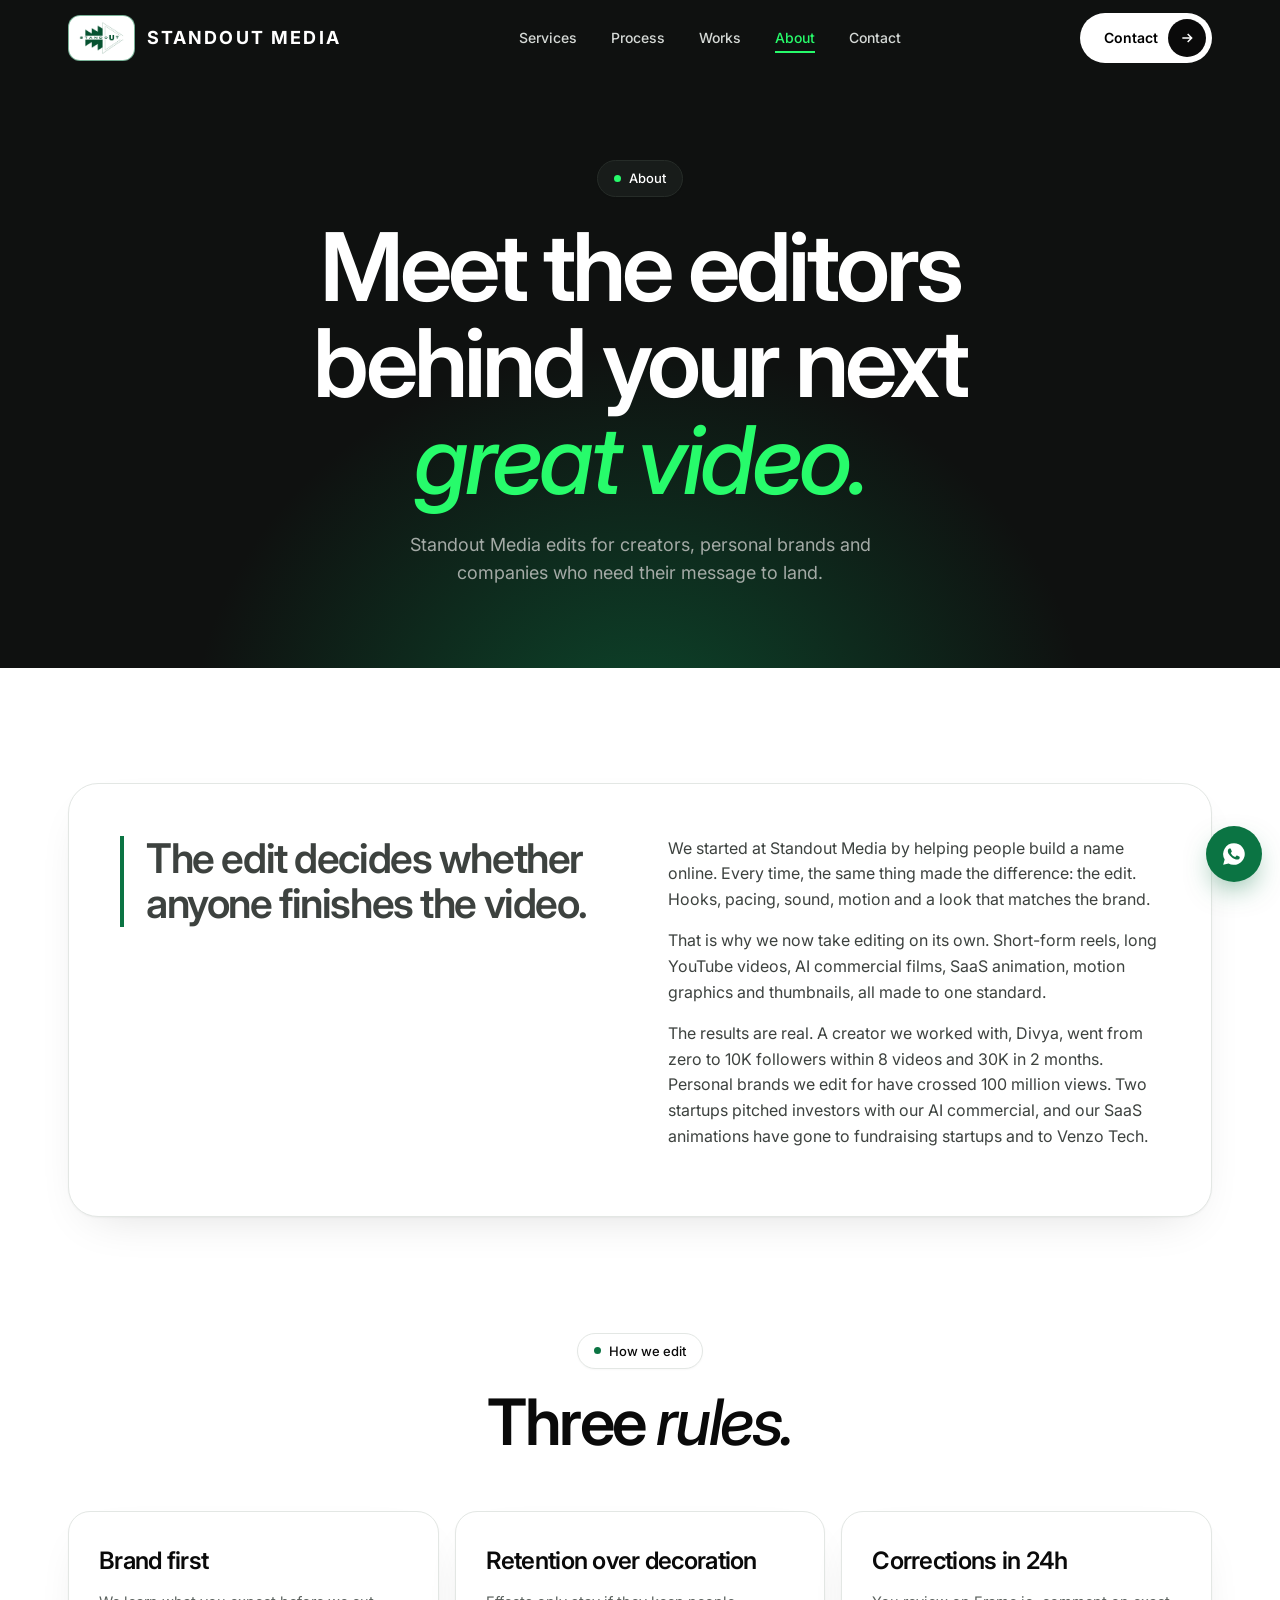
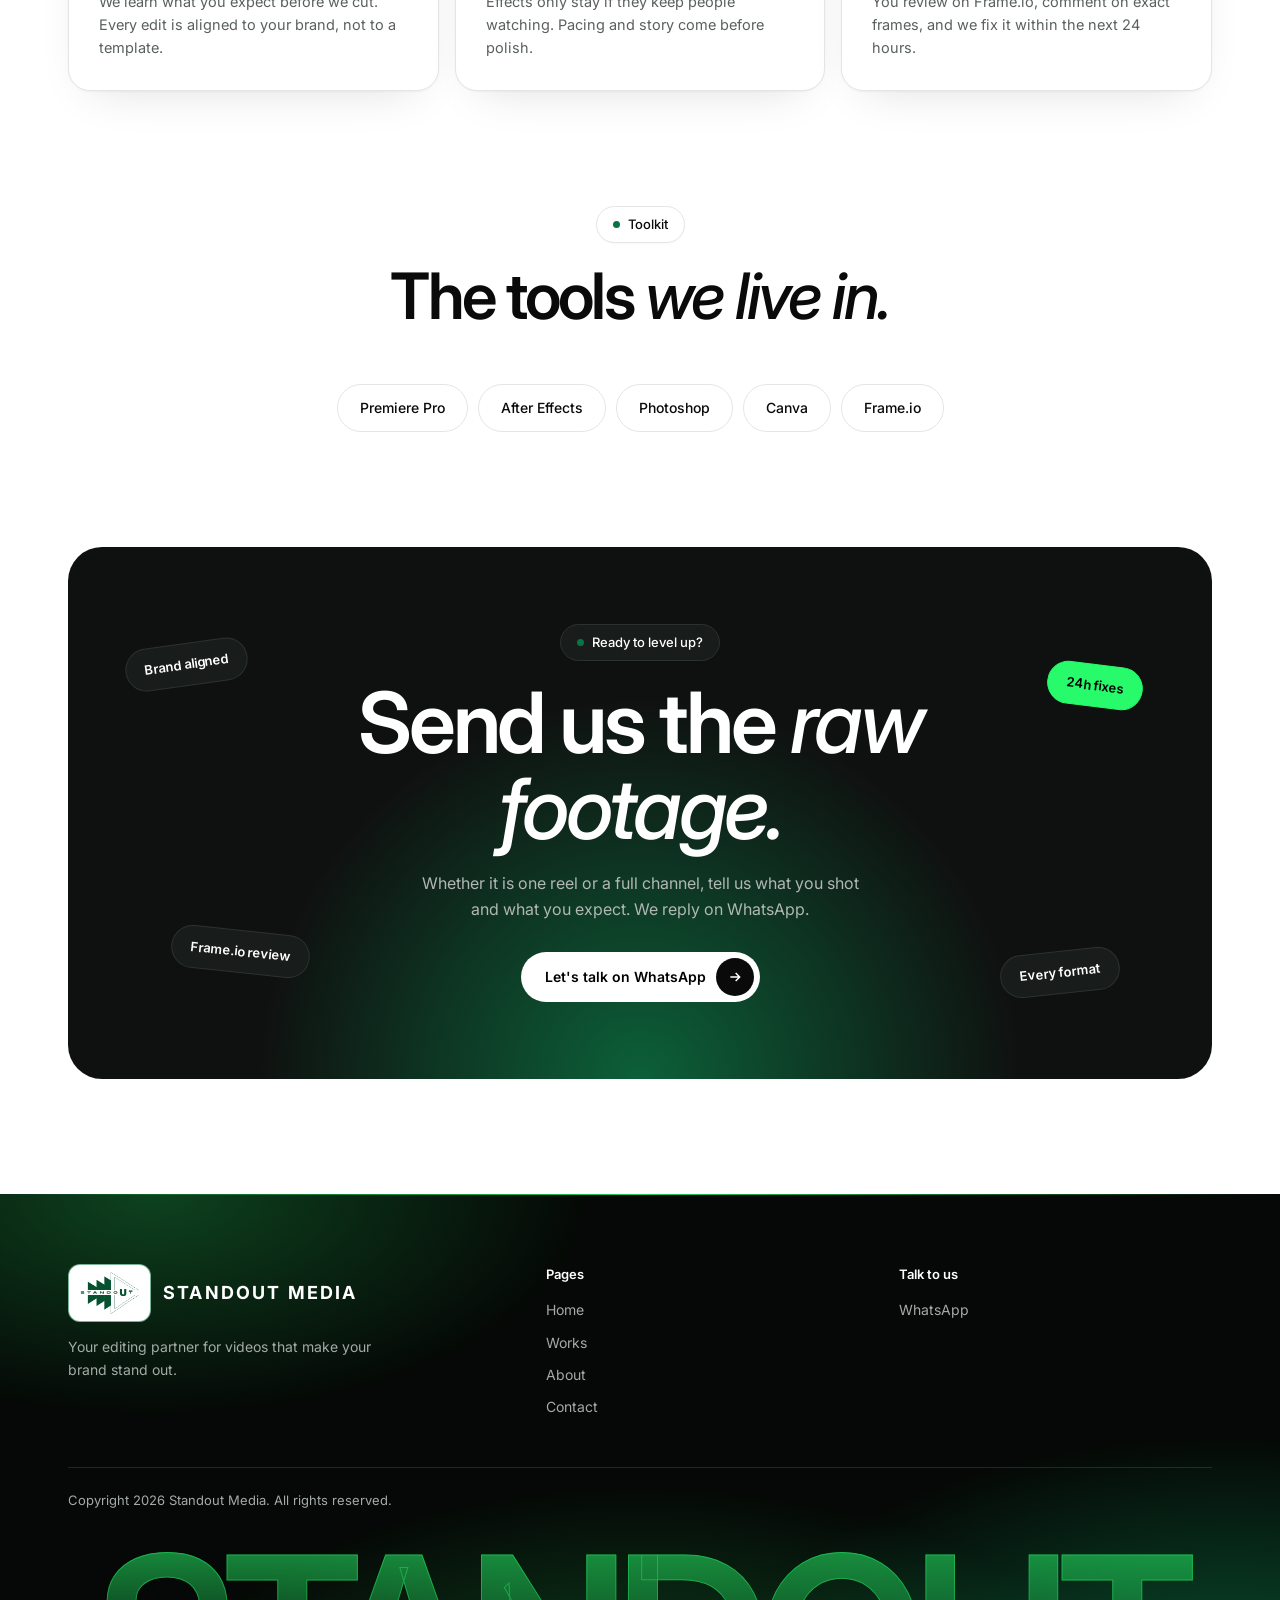
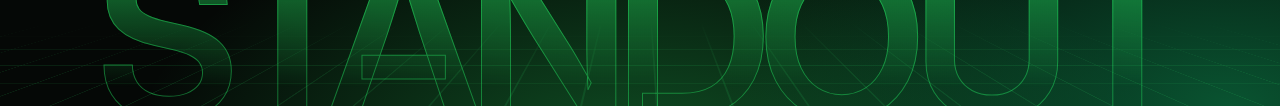
==== about.html @ 5c537390 "About hero headline: Meet the editors behind your next great video Co-Authored-By: Claude Sonnet 5.5" ====
<!DOCTYPE html>
<html lang="en">
<head>
<meta charset="UTF-8" />
<meta name="viewport" content="width=device-width, initial-scale=1.0" />
<title>About | Standout Media Editing</title>
<meta name="description" content="The editing studio behind Standout Media." />
<link rel="icon" type="image/png" href="favicon.png" />
<link rel="apple-touch-icon" href="apple-touch-icon.png" />
<meta name="theme-color" content="#0F1110" />
<meta property="og:type" content="website" />
<meta property="og:site_name" content="Standout Media" />
<meta property="og:title" content="About | Standout Media Editing" />
<meta property="og:description" content="The editing studio behind Standout Media." />
<meta property="og:url" content="https://standout-media-portfolio.vercel.app/about.html" />
<meta property="og:image" content="https://standout-media-portfolio.vercel.app/og-image.jpg" />
<meta property="og:image:width" content="1200" />
<meta property="og:image:height" content="630" />
<meta name="twitter:card" content="summary_large_image" />
<meta name="twitter:image" content="https://standout-media-portfolio.vercel.app/og-image.jpg" />
<link rel="preconnect" href="https://fonts.googleapis.com" />
<link rel="preconnect" href="https://fonts.gstatic.com" crossorigin />
<link href="https://fonts.googleapis.com/css2?family=Inter:wght@300;400;500;600;700&display=swap" rel="stylesheet" />
<link href="https://api.fontshare.com/v2/css?f[]=clash-display@400,500,600,700&display=swap" rel="stylesheet" />
<link rel="stylesheet" href="css/style.css" />
</head>
<body>
<header class="nav">
  <div class="wrap nav-in">
    <a href="index.html" class="nav-logo"><img src="images/logo-green.png?v=2" alt="Standout Media" /><span class="nav-logo-text">Standout Media</span></a>
    <nav class="nav-links">
      <a href="index.html#services">Services</a>
      <a href="index.html#process">Process</a>
      <a href="index.html#works">Works</a>
      <a href="about.html" class="on">About</a>
      <a href="contact.html">Contact</a>
    </nav>
    <a data-wa class="btn nav-btn">Contact <span class="ar"><svg viewBox="0 0 24 24" fill="none" stroke="currentColor" stroke-width="2.2"><path d="M5 12h14M13 6l6 6-6 6"/></svg></span></a>
    <button class="burger" aria-label="Menu"><span></span><span></span></button>
  </div>
</header>
<main>

<section class="ph-hero dk">
  <div class="wrap">
    <span class="pill">About</span>
    <h1 class="display">Meet the editors behind your next <span class="g"><em>great video.</em></span></h1>
    <p>Standout Media edits for creators, personal brands and companies who need their message to land.</p>
  </div>
</section>

<section class="sec">
  <div class="wrap">
    <div class="story rv">
      <p class="quote">The edit decides whether anyone finishes the video.</p>
      <div>
        <p>We started at Standout Media by helping people build a name online. Every time, the same thing made the difference: the edit. Hooks, pacing, sound, motion and a look that matches the brand.</p>
        <p>That is why we now take editing on its own. Short-form reels, long YouTube videos, AI commercial films, SaaS animation, motion graphics and thumbnails, all made to one standard.</p>
        <p>The results are real. A creator we worked with, Divya, went from zero to 10K followers within 8 videos and 30K in 2 months. Personal brands we edit for have crossed 100 million views. Two startups pitched investors with our AI commercial, and our SaaS animations have gone to fundraising startups and to Venzo Tech.</p>
      </div>
    </div>
  </div>
</section>

<section class="sec" style="padding-top:0">
  <div class="wrap">
    <div class="sh rv"><span class="pill">How we edit</span><h2 class="display">Three <em>rules.</em></h2></div>
    <div class="vals">
      <div class="val rv"><h3>Brand first</h3><p>We learn what you expect before we cut. Every edit is aligned to your brand, not to a template.</p></div>
      <div class="val rv"><h3>Retention over decoration</h3><p>Effects only stay if they keep people watching. Pacing and story come before polish.</p></div>
      <div class="val rv"><h3>Corrections in 24h</h3><p>You review on Frame.io, comment on exact frames, and we fix it within the next 24 hours.</p></div>
    </div>
  </div>
</section>

<section class="sec" style="padding-top:0">
  <div class="wrap">
    <div class="sh rv"><span class="pill">Toolkit</span><h2 class="display">The tools <em>we live in.</em></h2></div>
    <div class="tools rv"><span>Premiere Pro</span><span>After Effects</span><span>Photoshop</span><span>Canva</span><span>Frame.io</span></div>
  </div>
</section>

<section class="sec" style="padding-top:0">
  <div class="wrap">
    <div class="cta rv">
      <span class="tilt t1">Brand aligned</span><span class="tilt t2">24h fixes</span><span class="tilt t3">Frame.io review</span><span class="tilt t4">Every format</span>
      <span class="pill">Ready to level up?</span>
      <h2 class="display">Send us the <em>raw footage.</em></h2>
      <p>Whether it is one reel or a full channel, tell us what you shot and what you expect. We reply on WhatsApp.</p>
      <a data-wa class="btn light">Let's talk on WhatsApp <span class="ar"><svg viewBox="0 0 24 24" fill="none" stroke="currentColor" stroke-width="2.2"><path d="M5 12h14M13 6l6 6-6 6"/></svg></span></a>
    </div>
  </div>
</section>
</main>
<footer class="foot dk">
  <div class="wrap">
    <div class="foot-in">
      <div><div class="foot-brand"><img src="images/logo-green.png?v=2" alt="Standout Media" /><span class="nav-logo-text">Standout Media</span></div><p>Your editing partner for videos that make your brand stand out.</p></div>
      <div><h4>Pages</h4><ul><li><a href="index.html">Home</a></li><li><a href="index.html#works">Works</a></li><li><a href="about.html">About</a></li><li><a href="contact.html">Contact</a></li></ul></div>
      <div><h4>Talk to us</h4><ul><li><a data-wa>WhatsApp</a></li></ul></div>
    </div>
    <div class="copy">Copyright 2026 Standout Media. All rights reserved.</div>
  </div>
  <i class="fgrid"></i>
  <div class="foot-mark" aria-hidden="true">STANDOUT</div>
</footer>
<a id="wa" data-wa aria-label="Chat on WhatsApp"><svg viewBox="0 0 24 24"><path d="M12 2a10 10 0 00-8.6 15.1L2 22l5-1.3A10 10 0 1012 2zm5.2 13.9c-.2.6-1.3 1.2-1.8 1.2-.5.1-1 .2-3.3-.7-2.8-1.1-4.5-3.9-4.7-4.1-.1-.2-1.1-1.5-1.1-2.8s.7-2 1-2.3c.2-.3.5-.3.7-.3h.5c.2 0 .4 0 .6.5l.8 2c.1.1.1.3 0 .5l-.3.4-.4.5c-.1.1-.3.3-.1.6.2.3.7 1.2 1.5 1.9 1 .9 1.9 1.2 2.2 1.3.3.1.4.1.6-.1l.8-1c.2-.2.4-.2.6-.1l1.9.9c.3.1.5.2.5.3.1.2.1.8-.1 1.3z"/></svg></a>
<script src="js/main.js"></script>
</body>
</html>
---- css/style.css ----
:root {
  --bg: #FFFFFF;
  --ink: #0A0A0A;
  --muted: #5a615d;
  --line: #e3e7e4;
  --card: #FFFFFF;
  --soft: #F1F4F2;
  --thumb: #EBEEEC;
  --dark: #0F1110;
  --green: #0B7443;
  --accent: #0B7443;
  --electric: #27fb6b;
  --btn-bg: #0A0A0A; --btn-fg: #FFFFFF; --btn-arbg: #FFFFFF; --btn-arfg: #000000;
  --font-display: 'Clash Display', 'Inter', sans-serif;
  --font-body: 'Inter', sans-serif;
  --gut: clamp(18px, 4vw, 48px);
  --shadow: 0 1px 2px rgba(10,10,10,.04), 0 18px 50px -24px rgba(10,10,10,.16);
}
* { box-sizing: border-box; margin: 0; padding: 0; }
html { scroll-behavior: smooth; scroll-padding-top: 90px; }
body { background: var(--bg); color: var(--ink); font-family: var(--font-body); font-size: 16px; line-height: 1.6; -webkit-font-smoothing: antialiased; overflow-x: hidden; }
img { max-width: 100%; display: block; }
a { color: inherit; text-decoration: none; }
button { font: inherit; color: inherit; background: none; border: 0; cursor: pointer; }
::selection { background: var(--electric); color: #000; }

.wrap { max-width: 1240px; margin: 0 auto; padding-left: var(--gut); padding-right: var(--gut); }
.sec { padding: clamp(70px, 9vw, 120px) 0; }
.display { font-family: var(--font-display); font-weight: 600; letter-spacing: -0.04em; line-height: 1.02; }
.display em { font-style: italic; font-weight: 500; }
.g { color: var(--accent); }
.hl { background: linear-gradient(transparent 60%, rgba(39,251,107,.85) 60%, rgba(39,251,107,.85) 92%, transparent 92%); padding: 0 .05em; }

/* section heading */
.sh { text-align: center; max-width: 720px; margin: 0 auto 56px; }
.pill { display: inline-flex; align-items: center; gap: 8px; background: var(--card); border: 1px solid var(--line); border-radius: 999px; padding: 7px 16px; font-size: 13px; font-weight: 500; box-shadow: 0 1px 2px rgba(0,0,0,.03); }
.pill::before { content: ''; width: 7px; height: 7px; border-radius: 50%; background: var(--accent); }
.sh h2 { font-size: clamp(36px, 5.2vw, 64px); margin: 20px 0 16px; }
.sh p { color: var(--muted); max-width: 52ch; margin: 0 auto; }

/* buttons */
.btn { display: inline-flex; align-items: center; gap: 10px; border-radius: 999px; font-weight: 600; font-size: 14px; padding: 6px 6px 6px 24px; background: var(--btn-bg); color: var(--btn-fg); transition: transform .25s, background .25s; }
.btn .ar { width: 38px; height: 38px; border-radius: 50%; background: var(--btn-arbg); color: var(--btn-arfg); display: grid; place-items: center; transition: transform .25s, background .25s; }
.btn .ar svg { width: 16px; height: 16px; }
@media (hover: hover) { .btn:hover { background: var(--green); }
.btn:hover .ar { transform: rotate(-45deg); background: var(--electric); } }
.btn.plain { padding: 14px 26px; background: var(--card); color: var(--ink); border: 1px solid var(--line); }
@media (hover: hover) { .btn.plain:hover { background: var(--ink); color: #fff; } }
.btn.light { background: #fff; color: #000; }
.btn.light .ar { background: var(--ink); color: #fff; }
@media (hover: hover) { .btn.light:hover { background: var(--electric); } }

/* nav */
.nav { position: fixed; top: 0; left: 0; right: 0; z-index: 100; transition: .3s; }
.nav.solid { background: var(--nav); backdrop-filter: blur(14px); box-shadow: 0 1px 0 var(--line); }
.nav-in { display: flex; align-items: center; justify-content: space-between; height: 76px; }
.nav-logo { display: flex; align-items: center; gap: 10px; font-family: var(--font-display); font-weight: 600; letter-spacing: -.02em; font-size: 18px; }
.nav-logo img, .foot img { width: 64px; height: 42px; object-fit: cover; object-view-box: inset(20% 4% 20% 4%); border-radius: 8px; border: 1px solid var(--line); }
.nav-links { display: flex; gap: 34px; }
.nav-links a { font-size: 14px; font-weight: 500; color: #3b403d; position: relative; }
.nav-links a:hover, .nav-links a.on { color: var(--accent); }
.burger { display: none; width: 40px; height: 40px; }
.burger span { display: block; width: 22px; height: 1.5px; background: var(--ink); margin: 6px auto; }
@media (max-width: 900px) {
  .burger { display: block; }
  .nav-btn { display: none; }
  .nav-links { position: fixed; inset: 76px 0 auto 0; flex-direction: column; gap: 0; background: var(--bg); border-bottom: 1px solid var(--line); padding: 4px var(--gut) 20px; transform: translateY(-130%); transition: transform .35s; }
  .nav-links.open { transform: none; }
  .nav-links a { padding: 16px 0; border-bottom: 1px solid var(--line); font-size: 16px; }
}

/* hero */
.hero { padding: 150px 0 40px; text-align: center; position: relative; overflow: hidden; }
.hero::before { content: ''; position: absolute; left: 50%; top: -240px; width: 900px; height: 700px; transform: translateX(-50%); background: radial-gradient(closest-side, rgba(39,251,107,.16), transparent); pointer-events: none; }
.hero h1 { font-size: clamp(52px, 8.6vw, 112px); margin: 24px auto 24px; max-width: 12ch; position: relative; }
.hero .sub { color: var(--muted); font-size: 18px; max-width: 46ch; margin: 0 auto 32px; position: relative; }
.hero .note { font-size: 13px; color: var(--muted); margin-top: 14px; }
.chips { overflow: hidden; margin: 56px 0 56px; mask: linear-gradient(90deg, transparent, #000 10%, #000 90%, transparent); -webkit-mask: linear-gradient(90deg, transparent, #000 10%, #000 90%, transparent); }
.chips-in { display: flex; gap: 12px; width: max-content; animation: slide 40s linear infinite; }
.chips span { display: inline-flex; gap: 8px; align-items: center; background: var(--card); border: 1px solid var(--line); border-radius: 999px; padding: 10px 20px; font-size: 14px; font-weight: 500; white-space: nowrap; }
.chips span::before { content: '\2726'; color: var(--green); }
@keyframes slide { to { transform: translateX(-50%); } }

/* showreel */
.reel { position: relative; max-width: 1120px; margin: 0 auto; }
.player { border-radius: 26px; overflow: hidden; background: var(--dark); box-shadow: var(--shadow); border: 1px solid var(--line); }
.p-bar { background: var(--card); color: var(--ink); display: flex; align-items: center; gap: 10px; padding: 14px 20px; font-size: 13px; font-weight: 600; text-align: left; border-bottom: 1px solid var(--line); }
.p-bar i { width: 22px; height: 16px; background: var(--green); border-radius: 5px; position: relative; }
.p-bar i::after { content: ''; position: absolute; left: 9px; top: 4px; border: 4px solid transparent; border-left: 7px solid #fff; }
.p-bar span { color: var(--muted); font-weight: 500; margin-left: auto; font-size: 12px; }
.p-body { aspect-ratio: 16/8.4; position: relative; display: grid; place-items: center; cursor: pointer; overflow: hidden;
  background: radial-gradient(circle at 50% 40%, rgba(11,116,67,.7), transparent 60%), repeating-linear-gradient(135deg, rgba(255,255,255,.03) 0 14px, transparent 14px 28px), #0c0f0e; }
.p-body img { position: absolute; inset: 0; width: 100%; height: 100%; object-fit: cover; }
.play { width: 76px; height: 76px; border-radius: 50%; background: var(--electric); color: #000; display: grid; place-items: center; transition: transform .3s; position: relative; z-index: 2; }
.play svg { width: 26px; height: 26px; margin-left: 3px; }
.p-body:hover .play { transform: scale(1.1); }
.p-body .tag { position: absolute; left: 20px; bottom: 16px; font-size: 12px; color: #9aa39e; z-index: 2; }
.fl { position: absolute; width: 66px; height: 66px; border-radius: 20px; background: var(--card); color: var(--ink); border: 1px solid var(--line); box-shadow: var(--shadow); display: grid; place-items: center; font-family: var(--font-display); font-weight: 600; font-size: 22px; z-index: 5; animation: float 6s ease-in-out infinite; }
.fl.a { top: -26px; left: 14%; color: #5b3bd6; } .fl.b { top: 30%; right: -22px; color: #3948d8; animation-delay: -2s; } .fl.c { bottom: 14%; left: -22px; color: #1d8fd1; animation-delay: -4s; } .fl.d { top: -20px; right: 16%; color: var(--green); font-size: 13px; animation-delay: -1s; }
@keyframes float { 50% { transform: translateY(-12px) rotate(4deg); } }
@media (max-width: 700px) { .fl { width: 44px; height: 44px; font-size: 15px; border-radius: 13px; } .fl.b { right: -6px; } .fl.c { left: -6px; } .fl.d { font-size: 10px; } .play { width: 56px; height: 56px; } }

/* about */
.about { text-align: center; }
.about h2 { font-size: clamp(30px, 4.6vw, 58px); max-width: 20ch; margin: 22px auto 40px; }
.stat-pill { display: inline-flex; background: var(--card); border: 1px solid var(--line); border-radius: 22px; box-shadow: var(--shadow); }
.stat-pill div { padding: 22px 44px; border-right: 1px solid var(--line); }
.stat-pill div:last-child { border-right: 0; }
.stat-pill b { display: block; font-family: var(--font-display); font-size: 38px; font-weight: 600; letter-spacing: -.04em; line-height: 1.1; }
.stat-pill span { font-size: 13px; color: var(--muted); }
@media (max-width: 640px) { .stat-pill { display: grid; width: 100%; } .stat-pill div { border-right: 0; border-bottom: 1px solid var(--line); padding: 18px; } .stat-pill div:last-child { border-bottom: 0; } }

/* bento services */
.bento { display: grid; grid-template-columns: repeat(12, 1fr); gap: 16px; }
.bc { background: var(--dark); color: #fff; border-radius: 22px; padding: 30px; display: flex; flex-direction: column; justify-content: space-between; gap: 40px; min-height: 230px; position: relative; overflow: hidden; }
.bc::after { content: ''; position: absolute; right: -60px; top: -60px; width: 180px; height: 180px; background: radial-gradient(closest-side, rgba(39,251,107,.22), transparent); }
.bc h3 { font-family: var(--font-display); font-size: 26px; font-weight: 600; letter-spacing: -.03em; margin-bottom: 10px; }
.bc p { color: #a4aaa6; font-size: 14.5px; max-width: 44ch; }
.bc .tags { display: flex; gap: 8px; flex-wrap: wrap; }
.bc .tags span { font-size: 12px; padding: 7px 13px; border: 1px solid #2c322e; border-radius: 999px; color: #d8dcd9; background: #151917; }
.s7 { grid-column: span 7; } .s5 { grid-column: span 5; } .s6 { grid-column: span 6; } .s4 { grid-column: span 4; }
@media (max-width: 900px) { .s7, .s5, .s6, .s4 { grid-column: span 12; } .bc { min-height: 0; } }

/* process */
.proc { display: grid; grid-template-columns: 1fr 1fr; gap: 16px; }
.pc { background: var(--card); border: 1px solid var(--line); border-radius: 24px; padding: 14px 14px 28px; box-shadow: var(--shadow); }
.art { height: 190px; border-radius: 16px; background: var(--soft); position: relative; display: grid; place-items: center; overflow: hidden; margin-bottom: 22px; }
.pc .no { font-family: ui-monospace, Menlo, monospace; font-size: 12px; color: var(--accent); padding: 0 16px; }
.pc h3 { font-family: var(--font-display); font-size: 24px; font-weight: 600; letter-spacing: -.03em; padding: 4px 16px 8px; }
.pc p { color: var(--muted); font-size: 14.5px; padding: 0 16px; max-width: 46ch; }
.mini { background: var(--card); color: var(--ink); border: 1px solid var(--line); border-radius: 12px; padding: 10px 14px; font-size: 13px; font-weight: 500; box-shadow: 0 6px 20px -10px rgba(0,0,0,.2); }
.mini.dk { background: var(--dark); color: #fff; border-color: var(--dark); }
.mini.gr { background: var(--green); color: #fff; border-color: var(--green); }
.art .row { display: flex; gap: 12px; align-items: center; flex-wrap: wrap; justify-content: center; }
.art .stack { display: grid; gap: 12px; justify-items: center; }
@media (max-width: 760px) { .proc { grid-template-columns: 1fr; } }

/* works */
.wblock { margin-top: 28px; background: var(--card); border: 1px solid var(--line); border-radius: 30px; padding: clamp(22px, 3.4vw, 44px); box-shadow: var(--shadow); }
.wblock.dark { background: var(--dark); color: #fff; border-color: #1f2421; }
.wb-head { display: flex; justify-content: space-between; align-items: flex-end; gap: 28px; flex-wrap: wrap; margin-bottom: 34px; }
.wb-head h3 { font-size: clamp(28px, 3.6vw, 46px); margin-top: 16px; max-width: 16ch; }
.wb-head p { color: var(--muted); max-width: 42ch; font-size: 15px; }
.wblock.dark .wb-head p { color: #a4aaa6; }
.wblock.dark .pill { background: #151917; border-color: #2c322e; color: #fff; }
.wb-body { display: grid; grid-template-columns: repeat(12, 1fr); gap: 16px; align-items: start; }
.stat { grid-column: span 3; background: var(--dark); color: #fff; border-radius: 20px; padding: 28px; align-self: stretch; display: flex; flex-direction: column; justify-content: flex-end; min-height: 220px; position: relative; overflow: hidden; }
.stat::after { content: ''; position: absolute; right: -50px; top: -50px; width: 160px; height: 160px; background: radial-gradient(closest-side, rgba(39,251,107,.35), transparent); }
.stat b { font-family: var(--font-display); font-size: clamp(48px, 5.4vw, 76px); font-weight: 600; letter-spacing: -.05em; line-height: 1; color: var(--electric); }
.stat span { font-size: 14px; color: #c3c8c4; margin-top: 10px; max-width: 22ch; }
.stat.lt { background: var(--soft); color: var(--ink); } .stat.lt b { color: var(--accent); } .stat.lt span { color: var(--muted); } .stat.lt span { color: var(--muted); }
.wblock.dark .stat { background: #181c1a; border: 1px solid #262c28; }

.card { cursor: pointer; grid-column: span 3; min-width: 0; }
.card.s6 { grid-column: span 6; } .card.s4 { grid-column: span 4; } .card.s12 { grid-column: span 12; }
.thumb { position: relative; border-radius: 18px; overflow: hidden; aspect-ratio: 9/16; border: 1px solid var(--line);
  background: repeating-linear-gradient(135deg, rgba(10,10,10,.04) 0 10px, transparent 10px 20px), var(--thumb); transition: transform .4s, box-shadow .4s; }
.card.h .thumb { aspect-ratio: 16/9; }
.card.s12 .thumb { aspect-ratio: 21/9; }
.wblock.dark .thumb { background: repeating-linear-gradient(135deg, rgba(255,255,255,.04) 0 10px, transparent 10px 20px), #181c1a; border-color: #262c28; }
.thumb img { width: 100%; height: 100%; object-fit: cover; }
.card:hover .thumb { transform: translateY(-4px); box-shadow: 0 24px 50px -24px rgba(0,0,0,.35); }
.thumb .play { position: absolute; left: 50%; top: 50%; transform: translate(-50%, -50%); width: 58px; height: 58px; }
.card:hover .play { transform: translate(-50%, -50%) scale(1.1); }
.thumb .ph { position: absolute; left: 12px; top: 12px; font-size: 11px; font-weight: 500; color: var(--muted); background: var(--card); color: var(--ink); border: 1px dashed var(--muted); padding: 4px 9px; border-radius: 999px; }
.wblock.dark .thumb .ph { background: rgba(0,0,0,.4); color: #9aa39e; border-color: #3a413d; }
.cmeta { display: flex; justify-content: space-between; gap: 12px; align-items: baseline; padding: 14px 4px 0; }
.cmeta b { font-weight: 600; font-size: 15px; }
.cmeta span { color: var(--accent); font-size: 12.5px; font-weight: 500; white-space: nowrap; }
.wblock.dark .cmeta span { color: var(--electric); }
@media (max-width: 1000px) { .card { grid-column: span 6; } .stat { grid-column: span 6; } .card.s4 { grid-column: span 6; } }
@media (max-width: 640px) { .wb-body { gap: 12px; } .card.h, .card.s6, .card.s4, .card.s12 { grid-column: span 12; } .card.s12 .thumb { aspect-ratio: 16/9; } .cmeta { flex-direction: column; gap: 0; } .stat { grid-column: span 12; min-height: 150px; } }

/* modal */
.modal { position: fixed; inset: 0; z-index: 200; background: rgba(10,10,10,.88); display: none; place-items: center; padding: 20px; }
.modal.on { display: grid; }
.modal-box { position: relative; width: min(960px, 100%); }
.modal-box.v { width: min(380px, 100%); }
.modal-ratio { aspect-ratio: 16/9; background: #000; border-radius: 14px; overflow: hidden; }
.modal-box.v .modal-ratio { aspect-ratio: 9/16; max-height: 82vh; }
.modal iframe { width: 100%; height: 100%; border: 0; }
.modal-x { position: absolute; right: 0; top: -40px; color: #fff; font-size: 13px; font-weight: 600; }
.modal-cap { margin-top: 12px; color: #c3c8c4; font-size: 14px; }

/* before after */
.ba-card { background: var(--card); border: 1px solid var(--line); border-radius: 30px; padding: clamp(20px, 3vw, 40px); box-shadow: var(--shadow); display: grid; grid-template-columns: .8fr 1.2fr; gap: 44px; align-items: center; }
.ba-card h2 { font-size: clamp(32px, 4.4vw, 54px); margin: 18px 0 14px; }
.ba-card p { color: var(--muted); max-width: 38ch; }
.ba { position: relative; aspect-ratio: 16/9; border-radius: 18px; overflow: hidden; user-select: none; border: 1px solid var(--line); }
.ba .layer { position: absolute; inset: 0; display: grid; place-items: center; font-size: 13px; font-weight: 500; }
.ba .raw { background: repeating-linear-gradient(135deg, rgba(10,10,10,.05) 0 14px, transparent 14px 28px), var(--thumb); color: var(--muted); }
.ba .edit { background: radial-gradient(circle at 50% 45%, rgba(39,251,107,.4), transparent 60%), #0e1311; color: var(--electric); clip-path: inset(0 0 0 var(--p, 50%)); }
.ba img, .ba video { position: absolute; inset: 0; width: 100%; height: 100%; object-fit: cover; }
.ba .tg { position: absolute; top: 14px; font-size: 11px; font-weight: 600; padding: 5px 11px; border-radius: 999px; background: var(--card); color: var(--ink); z-index: 2; }
.ba .tg.l { left: 14px; } .ba .tg.r { right: 14px; background: var(--electric); }
.ba .knob { position: absolute; top: 0; bottom: 0; left: var(--p, 50%); width: 2px; background: var(--electric); z-index: 3; pointer-events: none; }
.ba .knob::after { content: '\2194'; position: absolute; top: 50%; left: 50%; transform: translate(-50%, -50%); width: 42px; height: 42px; border-radius: 50%; background: var(--electric); color: #000; display: grid; place-items: center; font-weight: 700; }
.ba input { position: absolute; inset: 0; width: 100%; height: 100%; opacity: 0; cursor: ew-resize; z-index: 4; }
@media (max-width: 900px) { .ba-card { grid-template-columns: 1fr; gap: 28px; } }

/* faq */
.faq { max-width: 820px; margin: 0 auto; display: grid; gap: 12px; }
.faq details { background: var(--card); border: 1px solid var(--line); border-radius: 18px; padding: 0 24px; box-shadow: 0 1px 2px rgba(0,0,0,.03); }
.faq summary { list-style: none; cursor: pointer; padding: 22px 0; font-weight: 600; display: flex; justify-content: space-between; align-items: center; gap: 16px; }
.faq summary::-webkit-details-marker { display: none; }
.faq summary::after { content: '+'; width: 32px; height: 32px; border-radius: 50%; background: var(--soft); display: grid; place-items: center; font-size: 20px; font-weight: 400; flex: none; transition: .3s; }
.faq details[open] summary::after { content: '\2212'; background: var(--electric); }
.faq details p { color: var(--muted); padding: 0 0 22px; max-width: 62ch; }

/* cta */
.cta { background: var(--dark); color: #fff; border-radius: 34px; padding: clamp(40px, 6vw, 84px) clamp(24px, 5vw, 70px); position: relative; overflow: hidden; text-align: center; }
.cta::before { content: ''; position: absolute; left: 50%; bottom: -380px; width: 760px; height: 760px; transform: translateX(-50%); background: radial-gradient(closest-side, rgba(11,116,67,.8), transparent); }
.cta h2 { font-size: clamp(40px, 6.6vw, 88px); position: relative; max-width: 11ch; margin: 18px auto 20px; }
.cta p { color: #b1b7b3; max-width: 44ch; margin: 0 auto 30px; position: relative; }
.cta .btn { position: relative; }
.cta .pill { background: #181c1a; border-color: #2c322e; color: #fff; position: relative; }
.cta .tilt { position: absolute; padding: 10px 18px; border-radius: 999px; font-size: 13px; font-weight: 600; background: #181c1a; border: 1px solid #2c322e; z-index: 1; }
.cta .t1 { left: 5%; top: 18%; transform: rotate(-8deg); } .cta .t2 { right: 6%; top: 22%; transform: rotate(7deg); background: var(--electric); color: #000; border-color: var(--electric); }
.cta .t3 { left: 9%; bottom: 20%; transform: rotate(6deg); } .cta .t4 { right: 8%; bottom: 16%; transform: rotate(-6deg); }
@media (max-width: 900px) { .cta .tilt { display: none; } }

/* footer */
.foot { padding: 70px 0 40px; }
.foot-in { display: grid; grid-template-columns: 1.4fr 1fr 1fr; gap: 40px; }
.foot p { color: var(--muted); font-size: 14px; max-width: 34ch; margin-top: 14px; }
.foot h4 { font-size: 13px; font-weight: 600; margin-bottom: 14px; }
.foot ul { list-style: none; display: grid; gap: 10px; font-size: 14px; color: var(--muted); }
.foot ul a:hover { color: var(--green); }
.copy { margin-top: 48px; padding-top: 22px; border-top: 1px solid var(--line); font-size: 13px; color: var(--muted); }
@media (max-width: 700px) { .foot-in { grid-template-columns: 1fr 1fr; } .foot-in > div:first-child { grid-column: span 2; } }

#wa { position: fixed; right: 18px; bottom: 18px; z-index: 85; width: 56px; height: 56px; border-radius: 50%; background: var(--green); display: grid; place-items: center; box-shadow: 0 12px 30px -10px rgba(11,116,67,.7); transition: .25s; }
#wa:hover { background: var(--electric); }
#wa svg { width: 26px; height: 26px; fill: #fff; } #wa:hover svg { fill: #000; }

/* inner pages */
.ph-hero { padding: 160px 0 50px; text-align: center; }
.ph-hero h1 { font-size: clamp(44px, 7.4vw, 96px); max-width: 14ch; margin: 22px auto 22px; }
.ph-hero p { color: var(--muted); font-size: 18px; max-width: 50ch; margin: 0 auto; }
.story { display: grid; grid-template-columns: 1fr 1fr; gap: 56px; align-items: start; background: var(--card); border: 1px solid var(--line); border-radius: 30px; padding: clamp(24px, 4vw, 56px); box-shadow: var(--shadow); }
.story p { color: #3d423f; margin-bottom: 16px; }
.quote { border-left: 4px solid var(--accent); padding-left: 22px; font-family: var(--font-display); font-size: clamp(26px, 3.2vw, 42px); letter-spacing: -.035em; line-height: 1.12; font-weight: 600; }
.vals { display: grid; grid-template-columns: repeat(3, 1fr); gap: 16px; }
.val { background: var(--card); border: 1px solid var(--line); border-radius: 22px; padding: 30px; box-shadow: var(--shadow); }
.val h3 { font-family: var(--font-display); font-size: 24px; font-weight: 600; letter-spacing: -.03em; margin-bottom: 10px; }
.val p { color: var(--muted); font-size: 14.5px; }
.tools { display: flex; gap: 10px; flex-wrap: wrap; justify-content: center; }
.tools span { background: var(--card); border: 1px solid var(--line); border-radius: 999px; padding: 12px 22px; font-weight: 500; font-size: 14px; }
.cgrid { display: grid; grid-template-columns: .9fr 1.1fr; gap: 16px; align-items: start; }
.wa-big { background: var(--dark); color: #fff; border-radius: 28px; padding: clamp(28px, 4vw, 48px); position: relative; overflow: hidden; }
.wa-big::after { content: ''; position: absolute; right: -80px; bottom: -80px; width: 280px; height: 280px; background: radial-gradient(closest-side, rgba(39,251,107,.4), transparent); }
.wa-big h2 { font-size: clamp(32px, 4vw, 52px); margin-bottom: 12px; }
.wa-big p { color: #b1b7b3; margin-bottom: 26px; max-width: 34ch; }
.wa-num { margin-top: 20px; font-family: ui-monospace, Menlo, monospace; font-size: 14px; color: var(--electric); }
.how { margin-top: 16px; background: var(--card); border: 1px solid var(--line); border-radius: 22px; padding: 26px; display: grid; gap: 16px; box-shadow: var(--shadow); }
.how div { display: flex; gap: 14px; font-size: 14.5px; color: #3d423f; }
.how b { font-family: ui-monospace, Menlo, monospace; color: var(--accent); font-weight: 600; }
form.f { display: grid; gap: 14px; background: var(--card); border: 1px solid var(--line); border-radius: 28px; padding: clamp(22px, 3.4vw, 40px); box-shadow: var(--shadow); }
.f label { font-size: 13px; font-weight: 600; display: grid; gap: 8px; }
.f input, .f select, .f textarea { background: var(--soft); border: 1px solid transparent; border-radius: 12px; padding: 14px 16px; font: inherit; font-weight: 400; font-size: 15px; outline: 0; color: var(--ink); }
.f input:focus, .f select:focus, .f textarea:focus { border-color: var(--green); background: #fff; }
.f textarea { min-height: 110px; resize: vertical; }
.f .two { display: grid; grid-template-columns: 1fr 1fr; gap: 14px; }
.f .note { font-size: 12.5px; color: var(--muted); }
.f .btn { justify-content: center; padding: 16px 28px; }
@media (max-width: 900px) { .story, .cgrid, .vals { grid-template-columns: 1fr; gap: 20px; } .f .two { grid-template-columns: 1fr; } }

.rv { opacity: 0; transform: translateY(24px); transition: opacity .8s, transform .8s cubic-bezier(.2,.7,.2,1); }
.rv.in { opacity: 1; transform: none; }
@media (prefers-reduced-motion: reduce) { .rv { opacity: 1; transform: none; } .fl, .chips-in { animation: none; } html { scroll-behavior: auto; } }

.hstats { display: flex; gap: 8px; flex-wrap: wrap; margin-top: 16px; }
.pill.hs::before { display: none; }
.pill.hs b { font-family: var(--font-display); font-size: 18px; font-weight: 600; margin-right: 4px; color: var(--accent); }
.wblock.dark .pill.hs b { color: var(--electric); }


/* ---------- bands and section tones ---------- */
body { transition: background .3s, color .3s; }
.band { background: var(--band); }
.wblock.tint { background: var(--band); border-color: transparent; box-shadow: none; }
.wblock.tint .thumb { background: repeating-linear-gradient(135deg, rgba(10,10,10,.04) 0 10px, transparent 10px 20px), var(--card); }
.wblock.green { background: var(--green); color: #fff; border-color: transparent; }
.wblock.green .wb-head p { color: #d4f2e2; }
.wblock.green .pill { background: rgba(0,0,0,.22); border-color: rgba(255,255,255,.2); color: #fff; }
.wblock.green .pill::before { background: var(--electric); }
.wblock.green .thumb { background: repeating-linear-gradient(135deg, rgba(255,255,255,.08) 0 10px, transparent 10px 20px), rgba(0,0,0,.22); border-color: rgba(255,255,255,.14); }
.wblock.green .thumb .ph { background: rgba(0,0,0,.4); color: #d4f2e2; border-color: rgba(255,255,255,.3); }
.wblock.green .cmeta span { color: var(--electric); }

/* Divya case */
.case { display: grid; grid-template-columns: 5fr 7fr; gap: 16px; align-items: start; }
.case-l { display: grid; gap: 16px; align-content: start; }
.profile { border-radius: 20px; overflow: hidden; aspect-ratio: 4/3.6; display: grid; place-items: center; border: 1.5px dashed var(--muted);
  background: repeating-linear-gradient(135deg, rgba(10,10,10,.04) 0 12px, transparent 12px 24px), var(--card); }
.profile img { width: 100%; height: 100%; object-fit: cover; object-position: top; }
.profile .ph { font-size: 13px; font-weight: 500; color: var(--ink); background: var(--soft); padding: 9px 16px; border-radius: 999px; }
.profile:has(img) { border: 0; background: #000; }
.tiles2 { display: grid; grid-template-columns: 1fr 1fr; gap: 16px; }
.tiles2 .stat { min-height: 170px; padding: 22px; grid-column: auto; }
.tiles2 .stat b { font-size: clamp(38px, 4vw, 58px); }
.case-r { display: grid; grid-template-columns: 1fr 1fr; gap: 16px; align-items: start; }
.case-r .card { grid-column: auto; }

/* Epaphra podcast */
.pod-top { display: grid; grid-template-columns: 1fr 1.05fr 1fr; gap: 16px; align-items: stretch; }
.pface { background: #fff; color: #0A0A0A; border-radius: 20px; padding: 16px; display: flex; flex-direction: column; gap: 18px; }
.pface img { width: 100%; aspect-ratio: 1; object-fit: cover; border-radius: 14px; }
.pface h4 { font-size: 36px; margin-bottom: 2px; }
.pface p { color: #55645b; font-size: 15px; margin-bottom: 12px; }
.pface .pill { background: #EAF5EE; color: #0A0A0A; border-color: #cfe3d6; }
.pface .pill::before { background: #0B7443; }
.pshot { border-radius: 20px; overflow: hidden; background: #0b0b0d; min-height: 360px; }
.pshot img { width: 100%; height: 100%; object-fit: cover; object-position: top; }
.ptiles { display: grid; gap: 16px; }
.ptiles .stat { grid-column: auto; min-height: 0; }
@media (max-width: 1000px) { .case { grid-template-columns: 1fr; } .pod-top { grid-template-columns: 1fr 1fr; } .ptiles { grid-column: span 2; grid-template-columns: 1fr 1fr; } }
@media (max-width: 640px) { .pod-top { grid-template-columns: 1fr; } .ptiles { grid-column: auto; grid-template-columns: 1fr; } .pshot { min-height: 0; aspect-ratio: 4/5; } .tiles2 .stat { min-height: 130px; } }

.wblock .pface .pill, .wblock.green .pface .pill { background: #EAF5EE; color: #0A0A0A; border-color: #cfe3d6; }
.wblock.green .pface .pill::before { background: #0B7443; }
.wblock.green .pface p { color: #55645b; }


/* ---------- cinema look: dark sections and white sections ---------- */
.dk {
  --bg: #0F1110; --ink: #FFFFFF; --muted: #a4aaa6; --line: #262c28; --card: #181c1a; --soft: #1f2522; --thumb: #1f2522;
  --accent: #27fb6b; --dark: #0F1110;
  --btn-bg: #FFFFFF; --btn-fg: #000000; --btn-arbg: #0A0A0A; --btn-arfg: #FFFFFF;
  --shadow: 0 30px 80px -40px rgba(0,0,0,.8);
  background: var(--bg); color: var(--ink); position: relative;
}

/* nav always dark */
.nav { --bg: #0F1110; --ink: #FFFFFF; --muted: #a4aaa6; --line: #262c28; --card: #181c1a; --accent: #27fb6b;
  --btn-bg: #FFFFFF; --btn-fg: #000; --btn-arbg: #0A0A0A; --btn-arfg: #fff; color: #fff; }
.nav.solid { background: rgba(15,17,16,.88); box-shadow: 0 1px 0 #262c28; }
.nav-links a { color: #d5d9d6; }
.nav-links a:hover, .nav-links a.on { color: var(--electric); }
.nav-logo img { border-color: #262c28; }

/* hero */
.hero.dk { padding-bottom: 90px; overflow: hidden; }
.hero.dk::before { left: 50%; top: auto; bottom: -460px; width: 1000px; height: 900px; transform: translateX(-50%);
  background: radial-gradient(closest-side, rgba(11,116,67,.65), transparent); }
.hero .fl.a { color: #c4adff; } .hero .fl.b { color: #9fb0ff; } .hero .fl.c { color: #7cc9ff; } .hero .fl.d { color: var(--electric); }
.hero .p-bar { background: #181c1a; color: #fff; border-bottom: 1px solid #262c28; }
.hero .player { border-color: #262c28; }
.hero .chips span::before { color: var(--electric); }

/* page heroes */
.ph-hero.dk { overflow: hidden; padding-bottom: 80px; }
.ph-hero.dk::before { content: ''; position: absolute; left: 50%; bottom: -480px; width: 900px; height: 800px; transform: translateX(-50%);
  background: radial-gradient(closest-side, rgba(11,116,67,.55), transparent); pointer-events: none; }
.ph-hero.dk .wrap { position: relative; }

/* cards on dark */
.bc { background: var(--card); border: 1px solid var(--line); }
.bc .tags span { background: var(--soft); border-color: var(--line); }
.dk .bc h3 { color: #fff; }
.faq details[open] summary::after { color: #000; }
.wblock.dark { background: var(--card); border-color: var(--line); }
.wblock.dark .thumb { background: repeating-linear-gradient(135deg, rgba(255,255,255,.04) 0 10px, transparent 10px 20px), #0F1110; }
.wblock.dark .stat { background: #0F1110; border: 1px solid #262c28; }

/* white blocks that sit on dark sections */
.wblock.white { --ink: #0A0A0A; --muted: #5a615d; --line: #e3e7e4; --card: #FFFFFF; --soft: #F1F4F2; --thumb: #EBEEEC; --accent: #0B7443;
  background: #FFFFFF; color: #0A0A0A; border-color: transparent; }
.wblock.white .stat { background: #0F1110; color: #fff; border: 0; }
.wblock.white .stat b { color: var(--electric); }
.wblock.white .stat.lt { background: var(--soft); color: #0A0A0A; }
.wblock.white .stat.lt b { color: #0B7443; }
.wblock.white .stat.lt span { color: #5a615d; }
.wblock.white .thumb .ph { background: #F1F4F2; color: #0A0A0A; border-color: #9aa39e; }

footer.dk { border-top: 0; }
footer.dk .foot-in p, footer.dk .copy { color: #a4aaa6; }
footer.dk ul { color: #a4aaa6; }
footer.dk ul a:hover { color: var(--electric); }
footer.dk h4 { color: #fff; }


/* ================= HERO: electric aurora ================= */
.hero.dk { background: #050806; }
.hero.dk::before { display: none; }
.hero .wrap { position: relative; z-index: 2; }
.hero-bg { position: absolute; inset: 0; overflow: hidden; pointer-events: none; z-index: 0; }
.hb { position: absolute; border-radius: 50%; filter: blur(70px); will-change: transform; }
.hb1 { width: 680px; height: 680px; right: -160px; top: -200px; background: radial-gradient(circle at 40% 40%, #27fb6b, rgba(39,251,107,0) 68%); opacity: .55; animation: drift1 13s ease-in-out infinite alternate; }
.hb2 { width: 980px; height: 760px; left: -300px; top: 80px; background: radial-gradient(closest-side, #0B7443, rgba(11,116,67,0)); opacity: .95; animation: drift2 17s ease-in-out infinite alternate; }
.hb3 { width: 620px; height: 560px; left: 36%; bottom: -300px; background: radial-gradient(closest-side, #27fb6b, rgba(39,251,107,0)); opacity: .5; animation: drift3 11s ease-in-out infinite alternate; }
@keyframes drift1 { to { transform: translate(-160px, 120px) scale(1.15); } }
@keyframes drift2 { to { transform: translate(200px, -60px) scale(.9); } }
@keyframes drift3 { to { transform: translate(-220px, -40px) scale(1.2); } }
.hbeam { position: absolute; left: 50%; top: -220px; width: 1500px; height: 1300px; margin-left: -750px; transform-origin: 50% 0;
  background: conic-gradient(from 180deg at 50% 0%, transparent 34%, rgba(39,251,107,.20) 43%, transparent 48%, rgba(39,251,107,.13) 54%, transparent 60%, rgba(39,251,107,.10) 66%, transparent 72%);
  -webkit-mask: radial-gradient(closest-side at 50% 0%, #000 30%, transparent 100%); mask: radial-gradient(closest-side at 50% 0%, #000 30%, transparent 100%);
  animation: sweep 10s ease-in-out infinite alternate; }
@keyframes sweep { from { transform: rotate(-9deg); } to { transform: rotate(9deg); } }
.hgrid { position: absolute; left: -25%; right: -25%; bottom: -6%; height: 62%; transform: perspective(520px) rotateX(64deg); transform-origin: 50% 100%;
  background: linear-gradient(rgba(39,251,107,.55) 1px, transparent 1px) 0 0 / 100% 64px, linear-gradient(90deg, rgba(39,251,107,.45) 1px, transparent 1px) 0 0 / 84px 100%;
  -webkit-mask: linear-gradient(transparent, #000 75%); mask: linear-gradient(transparent, #000 75%); opacity: .55; animation: gridrun 5s linear infinite; }
@keyframes gridrun { to { background-position: 0 64px, 0 0; } }

.hero h1 .g { background: linear-gradient(95deg, #27fb6b 0%, #c9ffdc 50%, #27fb6b 100%); background-size: 200% 100%; -webkit-background-clip: text; background-clip: text; color: transparent; animation: shine 6s linear infinite; filter: drop-shadow(0 0 26px rgba(39,251,107,.45)); }
@keyframes shine { to { background-position: -200% 0; } }
.hero .pill { border-color: rgba(39,251,107,.45); box-shadow: 0 0 28px -6px rgba(39,251,107,.55); background: rgba(10,16,12,.7); backdrop-filter: blur(8px); }
.hero .chips span { background: rgba(14,20,16,.75); border-color: rgba(39,251,107,.22); backdrop-filter: blur(6px); }
.reel::before { content: ''; position: absolute; inset: -2px; border-radius: 28px; background: linear-gradient(135deg, rgba(39,251,107,.9), rgba(39,251,107,0) 38%, rgba(11,116,67,.9) 100%); }
.reel::after { content: ''; position: absolute; inset: 20px 40px -30px; border-radius: 30px; background: rgba(39,251,107,.35); filter: blur(60px); z-index: -1; }
.reel .player { position: relative; z-index: 1; border: 0; }
.reel { isolation: isolate; }

/* ================= SERVICES: neon bento ================= */
.svc-sec { background: #050806; overflow: hidden; }
.svc-sec::before { content: ''; position: absolute; inset: 0; pointer-events: none;
  background: radial-gradient(55% 45% at 12% 8%, rgba(39,251,107,.28), transparent 62%), radial-gradient(50% 45% at 92% 62%, rgba(11,116,67,.6), transparent 66%), radial-gradient(45% 35% at 45% 105%, rgba(39,251,107,.2), transparent); }
.svc-sec::after { content: ''; position: absolute; inset: 0; pointer-events: none; opacity: .5;
  background: radial-gradient(rgba(255,255,255,.14) 1px, transparent 1.2px) 0 0 / 30px 30px;
  -webkit-mask: radial-gradient(70% 70% at 50% 40%, #000, transparent); mask: radial-gradient(70% 70% at 50% 40%, #000, transparent); }
.svc-sec .wrap { position: relative; z-index: 2; }
.svc-sec .sh h2 { font-size: clamp(42px, 6.4vw, 84px); }
.svc-sec .sh h2 em { background: linear-gradient(95deg, #27fb6b, #c9ffdc); -webkit-background-clip: text; background-clip: text; color: transparent; padding-right: .08em; }

.bx { position: relative; border-radius: 28px; padding: 34px; overflow: hidden; min-height: 280px; display: flex; flex-direction: column; justify-content: space-between; gap: 40px; isolation: isolate; color: #fff;
  transition: transform .45s cubic-bezier(.2,.7,.2,1), box-shadow .45s; }
.bx::before { content: ''; position: absolute; inset: 0; border-radius: inherit; padding: 1.2px; pointer-events: none; z-index: 3;
  background: linear-gradient(140deg, rgba(39,251,107,.85), rgba(255,255,255,.07) 34%, rgba(39,251,107,.06) 66%, rgba(39,251,107,.6));
  -webkit-mask: linear-gradient(#000 0 0) content-box, linear-gradient(#000 0 0); -webkit-mask-composite: xor; mask: linear-gradient(#000 0 0) content-box exclude, linear-gradient(#000 0 0); }
.bx::after { content: ''; position: absolute; inset: 0; z-index: -1; opacity: .9; background: radial-gradient(440px circle at var(--mx, 75%) var(--my, 0%), rgba(39,251,107,.25), transparent 58%); transition: opacity .3s; }
.bx:hover { transform: translateY(-8px); box-shadow: 0 40px 90px -34px rgba(39,251,107,.55); }
.bx h3 { font-family: var(--font-display); font-size: clamp(26px, 2.6vw, 36px); font-weight: 600; letter-spacing: -.04em; line-height: 1.04; margin-bottom: 12px; }
.bx p { font-size: 15px; max-width: 34ch; color: #b7beb9; }
.bx .tags { display: flex; gap: 8px; flex-wrap: wrap; position: relative; z-index: 2; }
.bx .tags span { font-size: 12px; font-weight: 500; padding: 8px 14px; border-radius: 999px; border: 1px solid rgba(255,255,255,.16); background: rgba(255,255,255,.06); color: #e6ebe7; backdrop-filter: blur(6px); }
.bx .num { position: absolute; right: 28px; top: 14px; font-family: var(--font-display); font-size: 92px; font-weight: 600; line-height: 1; letter-spacing: -.06em; color: transparent; -webkit-text-stroke: 1px rgba(255,255,255,.2); z-index: 1; }
.bx > div:not(.tags), .bx > .tags { position: relative; z-index: 2; }

.bx.glass { background: linear-gradient(160deg, rgba(255,255,255,.075), rgba(255,255,255,.015)); backdrop-filter: blur(14px); }
.bx.deep { background: linear-gradient(150deg, #0d8a50 0%, #0B7443 35%, #052e1b 100%); }
.bx.deep p { color: #d4f2e2; }
.bx.neon { background: linear-gradient(135deg, #27fb6b 0%, #19d65e 40%, #0B7443 110%); color: #03130a; }
.bx.neon p { color: rgba(3,19,10,.78); }
.bx.neon .tags span { background: rgba(255,255,255,.3); border-color: rgba(0,0,0,.18); color: #03130a; }
.bx.neon .num { -webkit-text-stroke-color: rgba(0,0,0,.28); }
.bx.neon::after { background: radial-gradient(440px circle at var(--mx, 75%) var(--my, 0%), rgba(255,255,255,.55), transparent 58%); }
.bx.neon::before { background: linear-gradient(140deg, rgba(255,255,255,.9), rgba(255,255,255,.1) 40%, rgba(255,255,255,.7)); }

/* decorations */
.bx > i, .bx > .d-bars { position: absolute; z-index: 1; pointer-events: none; }
.d-phone { right: 46px; bottom: -34px; width: 124px; height: 220px; border-radius: 24px; border: 2px solid rgba(3,19,10,.5); background: linear-gradient(160deg, rgba(255,255,255,.5), rgba(255,255,255,.1)); transform: rotate(12deg); transition: transform .5s; }
.d-phone::after { content: ''; position: absolute; left: 50%; top: 50%; margin: -12px 0 0 -8px; border: 12px solid transparent; border-left: 20px solid rgba(3,19,10,.7); }
.bx:hover .d-phone { transform: rotate(5deg) translateY(-12px); }
.d-wide { right: 30px; bottom: 34px; width: 150px; height: 86px; border-radius: 14px; border: 1px solid rgba(39,251,107,.6); background: linear-gradient(135deg, rgba(39,251,107,.35), rgba(39,251,107,0)); }
.d-wide::after { content: ''; position: absolute; left: 50%; top: 50%; margin: -9px 0 0 -6px; border: 9px solid transparent; border-left: 15px solid #27fb6b; }
.d-spark { right: 36px; bottom: 18px; font-style: normal; font-size: 96px; line-height: 1; color: #27fb6b; text-shadow: 0 0 34px rgba(39,251,107,.9); animation: twinkle 3.4s ease-in-out infinite; }
.d-spark::before { content: '\2726'; position: absolute; left: -46px; top: -12px; font-size: 34px; opacity: .8; }
@keyframes twinkle { 50% { transform: scale(1.18) rotate(14deg); opacity: .75; } }
.d-bars { right: 40px; bottom: 36px; display: flex; gap: 7px; align-items: flex-end; height: 120px; }
.d-bars b { width: 12px; border-radius: 6px; background: linear-gradient(#27fb6b, rgba(39,251,107,.15)); height: 30%; animation: eq 1.6s ease-in-out infinite; }
.d-bars b:nth-child(2) { animation-delay: -.2s; } .d-bars b:nth-child(3) { animation-delay: -.5s; } .d-bars b:nth-child(4) { animation-delay: -.8s; }
.d-bars b:nth-child(5) { animation-delay: -1s; } .d-bars b:nth-child(6) { animation-delay: -1.2s; } .d-bars b:nth-child(7) { animation-delay: -.35s; } .d-bars b:nth-child(8) { animation-delay: -.65s; }
@keyframes eq { 0%, 100% { height: 22%; } 50% { height: 100%; } }
.d-orbit { right: 30px; bottom: 26px; width: 130px; height: 130px; border-radius: 50%; border: 1.5px dashed rgba(39,251,107,.7); animation: spin 14s linear infinite; }
.d-orbit::before { content: ''; position: absolute; inset: 24px; border-radius: 50%; border: 1px solid rgba(255,255,255,.3); }
.d-orbit::after { content: ''; position: absolute; left: 50%; top: -7px; width: 14px; height: 14px; margin-left: -7px; border-radius: 50%; background: #27fb6b; box-shadow: 0 0 22px #27fb6b; }
@keyframes spin { to { transform: rotate(360deg); } }
.d-thumbs { right: 36px; bottom: 30px; width: 150px; height: 96px; }
.d-thumbs b { position: absolute; inset: 0; border-radius: 12px; border: 2px solid rgba(3,19,10,.55); background: rgba(255,255,255,.35); transition: transform .5s; }
.d-thumbs b:nth-child(1) { transform: rotate(-10deg) translate(-26px, 6px); } .d-thumbs b:nth-child(2) { transform: rotate(-3deg) translate(-8px, 0); background: rgba(255,255,255,.5); } .d-thumbs b:nth-child(3) { transform: rotate(6deg); background: #03130a; }
.bx:hover .d-thumbs b:nth-child(1) { transform: rotate(-16deg) translate(-38px, 8px); } .bx:hover .d-thumbs b:nth-child(3) { transform: rotate(10deg) translate(8px, -4px); }
@media (max-width: 900px) { .bx { min-height: 240px; } }
@media (max-width: 700px) { .bx { padding: 26px; min-height: 230px; } .bx .num { font-size: 60px; right: 20px; } .d-phone, .d-wide, .d-orbit, .d-thumbs, .d-bars, .d-spark { opacity: .55; transform-origin: center; } .d-phone { right: 16px; } }
@media (prefers-reduced-motion: reduce) { .hb, .hbeam, .hgrid, .hero h1 .g, .d-spark, .d-bars b, .d-orbit { animation: none; } }


/* ================= reveal (animation based) ================= */
.rv { opacity: 0; transform: none; transition: none; }
.rv.in { opacity: 1; transform: none; animation: rvIn .85s cubic-bezier(.2,.7,.2,1) backwards; animation-delay: var(--d, 0ms); }
@keyframes rvIn { from { opacity: 0; transform: translateY(28px) scale(.985); } }

/* ================= hero fixes + image ================= */
.hero h1 .g { display: inline-block; padding: 0 .16em .04em 0; margin-right: -.16em; }
.svc-sec .sh h2 em { padding-right: .14em; }
.hero-img { position: absolute; left: 50%; top: 40px; width: 1700px; max-width: none; height: calc(100% - 40px); min-height: 900px; object-fit: cover; object-position: 50% 40%;
  transform: translateX(-50%); mix-blend-mode: screen; opacity: .55; filter: saturate(1.15) contrast(1.05);
  -webkit-mask: radial-gradient(ellipse 62% 58% at 50% 46%, #000 30%, rgba(0,0,0,.55) 55%, transparent 82%); mask: radial-gradient(ellipse 62% 58% at 50% 46%, #000 30%, rgba(0,0,0,.55) 55%, transparent 82%);
  animation: kenburns 24s ease-in-out infinite alternate; }
@keyframes kenburns { from { transform: translateX(-50%) scale(1.02); } to { transform: translateX(-50%) translateY(-18px) scale(1.1); } }
.hero-pulse { position: absolute; left: 50%; top: 52%; width: 460px; height: 560px; margin: -280px 0 0 -230px; border-radius: 50%; mix-blend-mode: screen;
  background: radial-gradient(closest-side, rgba(39,251,107,.45), transparent); filter: blur(30px); animation: breathe 4.5s ease-in-out infinite; }
@keyframes breathe { 50% { opacity: .35; transform: scale(1.18); } }
.hero-bg::after { content: ''; position: absolute; inset: 0; background: linear-gradient(180deg, rgba(5,8,6,.55) 0%, transparent 28%, transparent 70%, #050806 100%); }

/* ================= footer ================= */
.foot.dk { position: relative; overflow: hidden; background: #050806; padding-bottom: 0; }
.foot.dk::before { content: ''; position: absolute; inset: 0; pointer-events: none;
  background: radial-gradient(55% 70% at 12% 0%, rgba(39,251,107,.24), transparent 62%), radial-gradient(60% 80% at 96% 100%, rgba(11,116,67,.7), transparent 66%), radial-gradient(40% 55% at 50% 112%, rgba(39,251,107,.3), transparent); }
.foot.dk::after { content: ''; position: absolute; left: 0; right: 0; top: 0; height: 1px; background: linear-gradient(90deg, transparent, #27fb6b, transparent); opacity: .8; }
.foot .wrap { position: relative; z-index: 2; }
.fgrid { position: absolute; left: -20%; right: -20%; bottom: 0; height: 55%; transform: perspective(500px) rotateX(64deg); transform-origin: 50% 100%; pointer-events: none;
  background: linear-gradient(rgba(39,251,107,.5) 1px, transparent 1px) 0 0 / 100% 56px, linear-gradient(90deg, rgba(39,251,107,.4) 1px, transparent 1px) 0 0 / 76px 100%;
  -webkit-mask: linear-gradient(transparent, #000 80%); mask: linear-gradient(transparent, #000 80%); opacity: .4; animation: gridrun 6s linear infinite; }
.foot-mark { position: relative; z-index: 1; margin: 34px 0 -.1em; text-align: center; white-space: nowrap; overflow: hidden; user-select: none;
  font-family: var(--font-display); font-weight: 600; font-size: clamp(64px, 17.5vw, 270px); letter-spacing: -.06em; line-height: .82;
  color: transparent; -webkit-text-stroke: 1px rgba(39,251,107,.4);
  background: linear-gradient(180deg, rgba(39,251,107,.55), rgba(39,251,107,0) 78%); -webkit-background-clip: text; background-clip: text; }
.foot .copy { border-top: 1px solid rgba(39,251,107,.18); }
.foot ul a { display: inline-block; transition: transform .25s, color .25s; }
.foot ul a:hover { transform: translateX(6px); }

/* ================= micro animations ================= */
.btn { position: relative; overflow: hidden; }
.btn::before { content: ''; position: absolute; inset: 0; background: linear-gradient(110deg, transparent 30%, rgba(39,251,107,.55) 50%, transparent 70%); transform: translateX(-130%); pointer-events: none; }
@media (hover: hover) { .btn:hover::before { transform: translateX(130%); transition: transform .8s; } }
.hero .btn, .cta .btn { animation: ping 2.8s ease-out infinite; }
@keyframes ping { 0% { box-shadow: 0 0 0 0 rgba(39,251,107,.55); } 70%, 100% { box-shadow: 0 0 0 20px rgba(39,251,107,0); } }
.btn:active { transform: scale(.97); }

.pill::before { animation: dot 2.2s ease-in-out infinite; }
@keyframes dot { 0%, 100% { box-shadow: 0 0 0 0 rgba(39,251,107,.7); } 50% { box-shadow: 0 0 0 6px rgba(39,251,107,0); } }

.nav-links a { position: relative; }
.nav-links a::after { content: ''; position: absolute; left: 0; bottom: -4px; height: 2px; width: 100%; background: var(--electric); transform: scaleX(0); transform-origin: left; transition: transform .35s; }
.nav-links a:hover::after, .nav-links a.on::after { transform: scaleX(1); }

.play { position: relative; }
.play::after { content: ''; position: absolute; inset: 0; border-radius: 50%; border: 2px solid var(--electric); animation: ring 2.4s ease-out infinite; pointer-events: none; }
@keyframes ring { from { transform: scale(1); opacity: .8; } to { transform: scale(1.7); opacity: 0; } }

#wa { animation: wapulse 3s ease-out infinite; }
@keyframes wapulse { 0% { box-shadow: 0 0 0 0 rgba(39,251,107,.55); } 70%, 100% { box-shadow: 0 0 0 18px rgba(39,251,107,0); } }

.chips:hover .chips-in { animation-play-state: paused; }
.chips span { transition: transform .25s, border-color .25s; } .chips span:hover { transform: translateY(-3px); border-color: var(--electric); }

/* process cards */
.pc { position: relative; transition: transform .45s cubic-bezier(.2,.7,.2,1), box-shadow .45s; overflow: hidden; }
.pc::after { content: ''; position: absolute; inset: 0; pointer-events: none; background: radial-gradient(380px circle at var(--mx, 50%) var(--my, 0%), rgba(39,251,107,.2), transparent 55%); opacity: 0; transition: opacity .3s; }
.pc:hover { transform: translateY(-8px); box-shadow: 0 34px 70px -30px rgba(11,116,67,.5); }
.pc:hover::after { opacity: 1; }
.pc .mini { animation: bob 4.2s ease-in-out infinite; }
.pc .mini:nth-child(2) { animation-delay: -1s; } .pc .mini:nth-child(3) { animation-delay: -2s; } .pc .mini:nth-child(4) { animation-delay: -3s; }
@keyframes bob { 50% { transform: translateY(-7px); } }
.pc h3 { transition: color .3s; } .pc:hover h3 { color: var(--accent); }
.pc .no { display: inline-block; transition: transform .35s; } .pc:hover .no { transform: translateX(6px); }

/* work cards */
.thumb::after { content: ''; position: absolute; inset: 0; pointer-events: none; background: linear-gradient(115deg, transparent 38%, rgba(255,255,255,.35) 50%, transparent 62%); transform: translateX(-120%); }
.card:hover .thumb::after { transform: translateX(120%); transition: transform .9s; }
.card .cmeta b { transition: transform .3s; } .card:hover .cmeta b { transform: translateX(4px); }
.wblock { transition: transform .5s cubic-bezier(.2,.7,.2,1), box-shadow .5s; }
.stat { transition: transform .4s cubic-bezier(.2,.7,.2,1), box-shadow .4s; }
.stat:hover { transform: translateY(-5px) scale(1.01); box-shadow: 0 26px 50px -24px rgba(39,251,107,.5); }
.stat::after { animation: breathe 5s ease-in-out infinite; }
.pface img { transition: transform .6s; } .pface:hover img { transform: scale(1.04) rotate(-1deg); }
.pface { overflow: hidden; }
.pshot img { transition: transform 1.2s; } .pshot:hover img { transform: scale(1.04); }
.profile { transition: border-color .3s; } .profile:hover { border-color: var(--accent); }

/* about / pages */
.stat-pill { transition: transform .4s, box-shadow .4s; } .stat-pill:hover { transform: translateY(-4px); }
.stat-pill b { font-variant-numeric: tabular-nums; }
.val { transition: transform .4s cubic-bezier(.2,.7,.2,1), box-shadow .4s, border-color .4s; } .val:hover { transform: translateY(-8px); border-color: var(--electric); box-shadow: 0 30px 60px -30px rgba(39,251,107,.5); }
.tools span { transition: transform .3s, background .3s, color .3s, border-color .3s; } .tools span:hover { transform: translateY(-4px) rotate(-2deg); background: var(--electric); color: #000; border-color: var(--electric); }
.story { transition: box-shadow .4s; }
.how div { transition: transform .3s; } .how div:hover { transform: translateX(6px); }
.f input, .f select, .f textarea { transition: border-color .25s, box-shadow .25s, background .25s; }
.f input:focus, .f select:focus, .f textarea:focus { box-shadow: 0 0 0 4px rgba(39,251,107,.25); }

/* faq */
.faq details { transition: border-color .3s, transform .3s, box-shadow .3s; } .faq details:hover { border-color: var(--electric); transform: translateX(4px); }
.faq details[open] p { animation: fadeDown .45s ease; }
@keyframes fadeDown { from { opacity: 0; transform: translateY(-8px); } }
.faq summary::after { transition: transform .35s, background .35s; } .faq details[open] summary::after { transform: rotate(180deg); }

/* raw vs edited */
.ba .knob::after { animation: knob 2.2s ease-in-out infinite; }
@keyframes knob { 50% { box-shadow: 0 0 0 10px rgba(39,251,107,.25); } }
.ba-card { transition: box-shadow .4s; }

/* CTA tags float using individual transform property */
.cta .tilt { animation: tfloat 5s ease-in-out infinite; }
.cta .t2 { animation-delay: -1.2s; } .cta .t3 { animation-delay: -2.4s; } .cta .t4 { animation-delay: -3.6s; }
@keyframes tfloat { 50% { translate: 0 -12px; } }
.cta::before { animation: breathe 6s ease-in-out infinite; }

/* floating badges, hero chips */
.sh h2, .about h2 { transition: letter-spacing .6s; }

/* custom cursor (desktop only) */
.cur, .cur-ring { position: fixed; left: 0; top: 0; pointer-events: none; z-index: 300; border-radius: 50%; opacity: 0; transition: opacity .3s, width .25s, height .25s, background .25s, border-color .25s; }
.cur { width: 8px; height: 8px; margin: -4px 0 0 -4px; background: #27fb6b; box-shadow: 0 0 0 1px rgba(0,0,0,.45), 0 0 14px #27fb6b; }
.cur-ring { width: 38px; height: 38px; margin: -19px 0 0 -19px; border: 1.5px solid rgba(39,251,107,.8); }
.cur-ring.hov { width: 64px; height: 64px; margin: -32px 0 0 -32px; background: rgba(39,251,107,.16); border-color: #27fb6b; }
body.has-cur .cur, body.has-cur .cur-ring { opacity: 1; }
@media (hover: none), (pointer: coarse) { .cur, .cur-ring { display: none; } }

@media (max-width: 700px) { .hero-img { width: 1100px; min-height: 700px; opacity: .5; } .foot-mark { font-size: 21vw; } .hero-pulse { width: 300px; height: 380px; margin: -190px 0 0 -150px; } }
@media (prefers-reduced-motion: reduce) { .hero-img, .hero-pulse, .btn, .pill::before, .play::after, #wa, .pc .mini, .stat::after, .ba .knob::after, .cta .tilt, .cta::before, .fgrid { animation: none !important; } }
.hero-bg::after { background: radial-gradient(ellipse 52% 30% at 50% 30%, rgba(5,8,6,.72), transparent 70%), linear-gradient(180deg, rgba(5,8,6,.5) 0%, transparent 28%, transparent 70%, #050806 100%); }

/* app icons with glowing rims */
.fl { background: none !important; border: 0 !important; box-shadow: none !important; padding: 0; width: 72px; height: 72px; border-radius: 0;
  filter: drop-shadow(0 0 7px var(--g)) drop-shadow(0 0 22px color-mix(in srgb, var(--g) 55%, transparent)); animation: float 6s ease-in-out infinite, glowflick 3.6s ease-in-out infinite; }
.fl svg { width: 100%; height: 100%; display: block; overflow: visible; }
@keyframes glowflick { 50% { filter: drop-shadow(0 0 4px var(--g)) drop-shadow(0 0 14px color-mix(in srgb, var(--g) 40%, transparent)); } }
@media (max-width: 700px) { .fl { width: 48px; height: 48px; } }
.hero-img { width: min(1560px, 150vw); height: auto; min-height: 0; top: 70px; object-fit: fill; }
@media (max-width: 700px) { .hero-img { width: 1000px; top: 120px; } }

/* hero: make "Stand Out!" the focus */
.hero-img { opacity: .3; }
.hero-bg::after { background: radial-gradient(ellipse 62% 40% at 50% 33%, rgba(3,6,4,.9), rgba(3,6,4,.55) 55%, transparent 80%), radial-gradient(ellipse 40% 22% at 50% 62%, rgba(3,6,4,.55), transparent 75%), linear-gradient(180deg, rgba(5,8,6,.5) 0%, transparent 28%, transparent 70%, #050806 100%); }
.hero h1 .g { position: relative; background: linear-gradient(95deg, #1ff562 0%, #7dffa8 45%, #27fb6b 100%); background-size: 200% 100%; -webkit-background-clip: text; background-clip: text; color: transparent;
  filter: drop-shadow(0 0 2px rgba(0,0,0,.6)) drop-shadow(0 0 22px rgba(39,251,107,.75)) drop-shadow(0 0 60px rgba(39,251,107,.45)); }
.hero h1 .g::after { content: ''; position: absolute; left: .02em; right: .2em; bottom: -.02em; height: .07em; border-radius: 99px; background: #27fb6b; box-shadow: 0 0 18px #27fb6b, 0 0 40px rgba(39,251,107,.7); transform: scaleX(0); transform-origin: left; animation: uline 1s .7s cubic-bezier(.2,.7,.2,1) forwards; }
@keyframes uline { to { transform: scaleX(1); } }
.hero h1 { text-shadow: 0 2px 30px rgba(0,0,0,.6); }
@media (max-width: 700px) { .hero-img { opacity: .26; } }

/* "Stand Out!": solid electric green, no glow */
.hero h1 .g { background: none; -webkit-background-clip: border-box; background-clip: border-box; color: #27fb6b; -webkit-text-fill-color: #27fb6b; filter: none; animation: none; }
.hero h1 .g::after { box-shadow: none; }

/* mobile hero: calmer green, desktop unchanged */
@media (max-width: 700px) {
  .hb1 { opacity: .28; width: 380px; height: 380px; right: -140px; top: -120px; }
  .hb2 { opacity: .4; width: 520px; height: 460px; left: -220px; top: 160px; }
  .hb3 { opacity: .22; width: 380px; height: 340px; bottom: -200px; }
  .hbeam { opacity: .45; }
  .hero-pulse { opacity: .35; }
  .hgrid { opacity: .3; }
  .hero-img { opacity: .2; }
  .hero .btn { animation: none; }
  .hero-bg::after { background: radial-gradient(ellipse 90% 42% at 50% 34%, rgba(3,6,4,.88), rgba(3,6,4,.5) 60%, transparent 85%), linear-gradient(180deg, rgba(5,8,6,.55) 0%, transparent 25%, transparent 65%, #050806 100%); }
}
@media (max-width: 900px) { .cur, .cur-ring { display: none !important; } }

/* Divya profile image is square: show it whole */
.profile:has(img) { aspect-ratio: 1/1; }
.profile img { object-fit: contain; object-position: center; }

/* Epaphra profile grid: box sized to the cropped screenshot, thin white stroke */
.pshot { min-height: 0; aspect-ratio: 504/680; align-self: start; border: 1px solid rgba(255,255,255,.55); background: #0b0b0d; }
.pshot img { object-fit: cover; object-position: center; display: block; }
@media (max-width: 640px) { .pshot { aspect-ratio: 504/680; } }

/* Raw vs edited: slider over two synced YouTube players */
.ba .yt, .ba .yt iframe { position: absolute; inset: 0; width: 100%; height: 100%; border: 0; pointer-events: none; }
.ba .layer { display: block; background: #0e1311; }
.ba .poster { position: absolute; inset: 0; width: 100%; height: 100%; object-fit: cover; z-index: 1; transition: opacity .4s; }
.ba.playing .poster { opacity: 0; pointer-events: none; }
.ba .layer.raw, .ba .layer.edit { background: #0e1311; color: inherit; }
.ba-ctl { display: flex; align-items: center; gap: 14px; margin-top: 14px; flex-wrap: wrap; }
.ba-ctl .btn svg { width: 16px; height: 16px; }
.ba-hint { font-size: 13px; color: var(--muted); }

/* Process cards: illustrated banner with live title and chips on the left */
.pc .art { height: auto; aspect-ratio: 1907/620; border-radius: 16px; display: block; background: #eaf5ee; }
.pc .art img { position: absolute; left: -2.517%; top: -6.45%; width: 104.88%; height: auto; max-width: none; transition: transform .6s cubic-bezier(.2,.7,.2,1); }
.pc:hover .art img { transform: scale(1.03); }
.pc .art-l { position: absolute; left: 5%; top: 50%; transform: translateY(-50%); width: 40%; z-index: 2; }
.pc .art-l h3 { position: static; width: auto; height: auto; clip: auto; overflow: visible; white-space: normal; padding: 0; margin: 0 0 12px; font-size: clamp(19px, 2.3vw, 30px); line-height: 1.03; color: var(--ink); }
.pc:hover .art-l h3 { color: var(--accent); }
.pc .pchips { display: flex; flex-wrap: wrap; gap: 6px; }
.pc .pchips .mini { padding: 6px 10px; font-size: 11.5px; border-radius: 10px; }
@media (max-width: 560px) { .pc .pchips { display: none; } .pc .art-l h3 { margin: 0; font-size: 20px; } }
.pc .no { display: block; padding-top: 2px; }

/* Footer grid: seamless slow drift (one full line gap per loop), softer lines so they don't shimmer */
@keyframes fgridrun { to { background-position: 0 56px, 0 0; } }
.fgrid { animation: fgridrun 14s linear infinite; will-change: background-position; backface-visibility: hidden;
  background: linear-gradient(rgba(39,251,107,.34) 2px, transparent 2px) 0 0 / 100% 56px, linear-gradient(90deg, rgba(39,251,107,.26) 2px, transparent 2px) 0 0 / 76px 100%; }
.pc .art-l { left: 4.5%; width: 41%; }
.pc .art-l h3 { font-size: clamp(17px, 1.75vw, 24px); margin-bottom: 9px; letter-spacing: -.035em; }
.pc .pchips { gap: 5px; }
.pc .pchips .mini { padding: 4px 8px; font-size: 10.5px; border-radius: 8px; box-shadow: 0 4px 12px -6px rgba(0,0,0,.25); }
/* keep chips clear of the artwork */
.pc .art-l { width: 36%; }
.pc:nth-child(4) .pchips { flex-direction: column; align-items: flex-start; }

/* Logo: pre-cropped file, shown whole with even padding */
.nav-logo img, .foot img { width: auto; height: 46px; object-fit: contain; object-view-box: none; padding: 5px 9px; background: #f3f2f2; border-radius: 12px; border: 0; box-sizing: content-box; display: block; }
.nav-logo img { height: 38px; padding: 5px 9px; }

/* Logo badge: white pill with a thin electric ring and soft glow */
.nav-logo img, .foot img { background: linear-gradient(180deg, #ffffff, #eaf5ee); border-radius: 999px; padding: 5px 16px; border: 1.5px solid rgba(39,251,107,.75); box-shadow: 0 0 0 4px rgba(39,251,107,.12), 0 10px 26px -10px rgba(39,251,107,.6); transition: box-shadow .35s, transform .35s; }
.nav-logo:hover img { box-shadow: 0 0 0 5px rgba(39,251,107,.2), 0 12px 30px -8px rgba(39,251,107,.8); transform: translateY(-1px); }

/* Logo badge: no glow, clean pill */
.nav-logo img, .foot img { box-shadow: none; border: 0; }
.nav-logo:hover img { box-shadow: none; transform: none; }
.nav-logo img, .foot img { border: 1.5px solid rgba(11,116,67,.55); }
.nav-logo img, .foot img { background: #ffffff; }

/* Buttons on touch: no stuck hover fade; press pops with a glow, and the hero button keeps its glow on mobile */
.btn { -webkit-tap-highlight-color: transparent; }
.btn:active { transform: scale(1.06); animation: none; box-shadow: 0 0 0 6px rgba(39,251,107,.35), 0 12px 32px -8px rgba(39,251,107,.8); }
.btn:active .ar { transform: rotate(-45deg); background: var(--electric); }
@media (max-width: 700px) { .hero .btn { animation: ping 2.8s ease-out infinite; } .hero .btn:active { animation: none; } }

/* CTA card: keep a gap under the dark FAQ section so the two dark blocks don't merge */
#faq + .sec { padding-top: 28px !important; }

/* Hero CTA and top-right Contact: same press / hover animation as the "Send us the raw footage" button, no pulsing glow */
.hero .btn { animation: none; }
@media (hover: hover) { .hero .btn:hover, .nav-btn:hover { background: var(--electric); color: #000; } }

/* Arrow circle stays dark on hover/press (like the raw-footage button); only the arrow turns */
.btn:active .ar { background: var(--btn-arbg); }
.btn.light:active .ar { background: var(--ink); }
@media (hover: hover) { .hero .btn:hover .ar, .nav-btn:hover .ar { background: var(--btn-arbg); color: var(--btn-arfg); } }

/* Hero CTA keeps its pulsing glow (desktop and mobile); pressing still pops */
.hero .btn { animation: ping 2.8s ease-out infinite; }
.hero .btn:active { animation: none; }

/* CTA card: equal white space above and below */
#faq + .sec { padding-top: clamp(36px, 6vw, 72px) !important; padding-bottom: clamp(36px, 6vw, 72px) !important; }

/* Name beside the logo, same wordmark style as the main website */
.nav-logo { display: flex; align-items: center; gap: 12px; }
.nav-logo-text { font-family: var(--font-display); font-size: 18px; font-weight: 700; letter-spacing: .12em; text-transform: uppercase; color: #fff; white-space: nowrap; }
.foot-brand { display: flex; align-items: center; gap: 12px; margin-bottom: 14px; }
@media (max-width: 420px) { .nav-logo-text { font-size: 14px; letter-spacing: .1em; } .nav-logo { gap: 9px; } }

/* Logo: rounded rectangle, centred with the name */
.nav-logo img, .foot img { border-radius: 12px; padding: 5px 9px; }
.nav-logo img { height: 34px; }
.nav-logo, .foot-brand { align-items: center; }
.nav-logo-text { line-height: 1; display: block; }
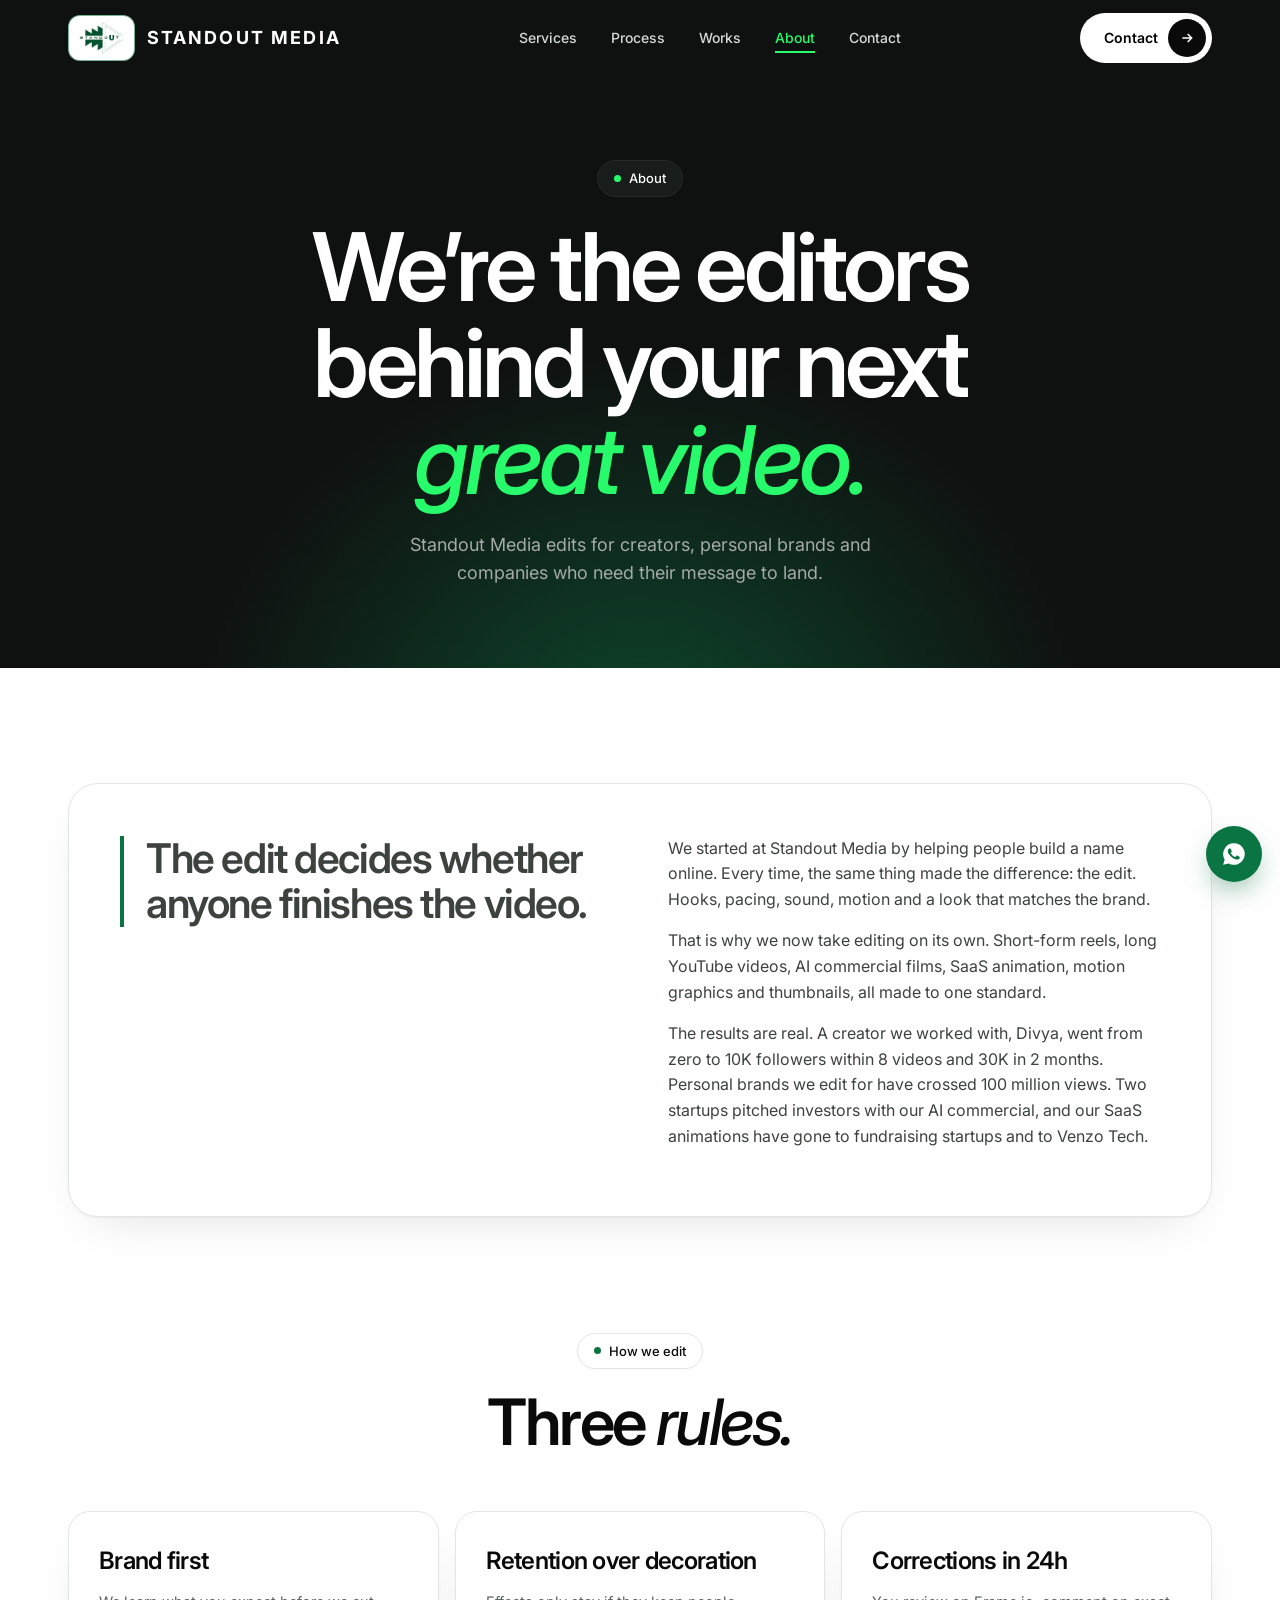
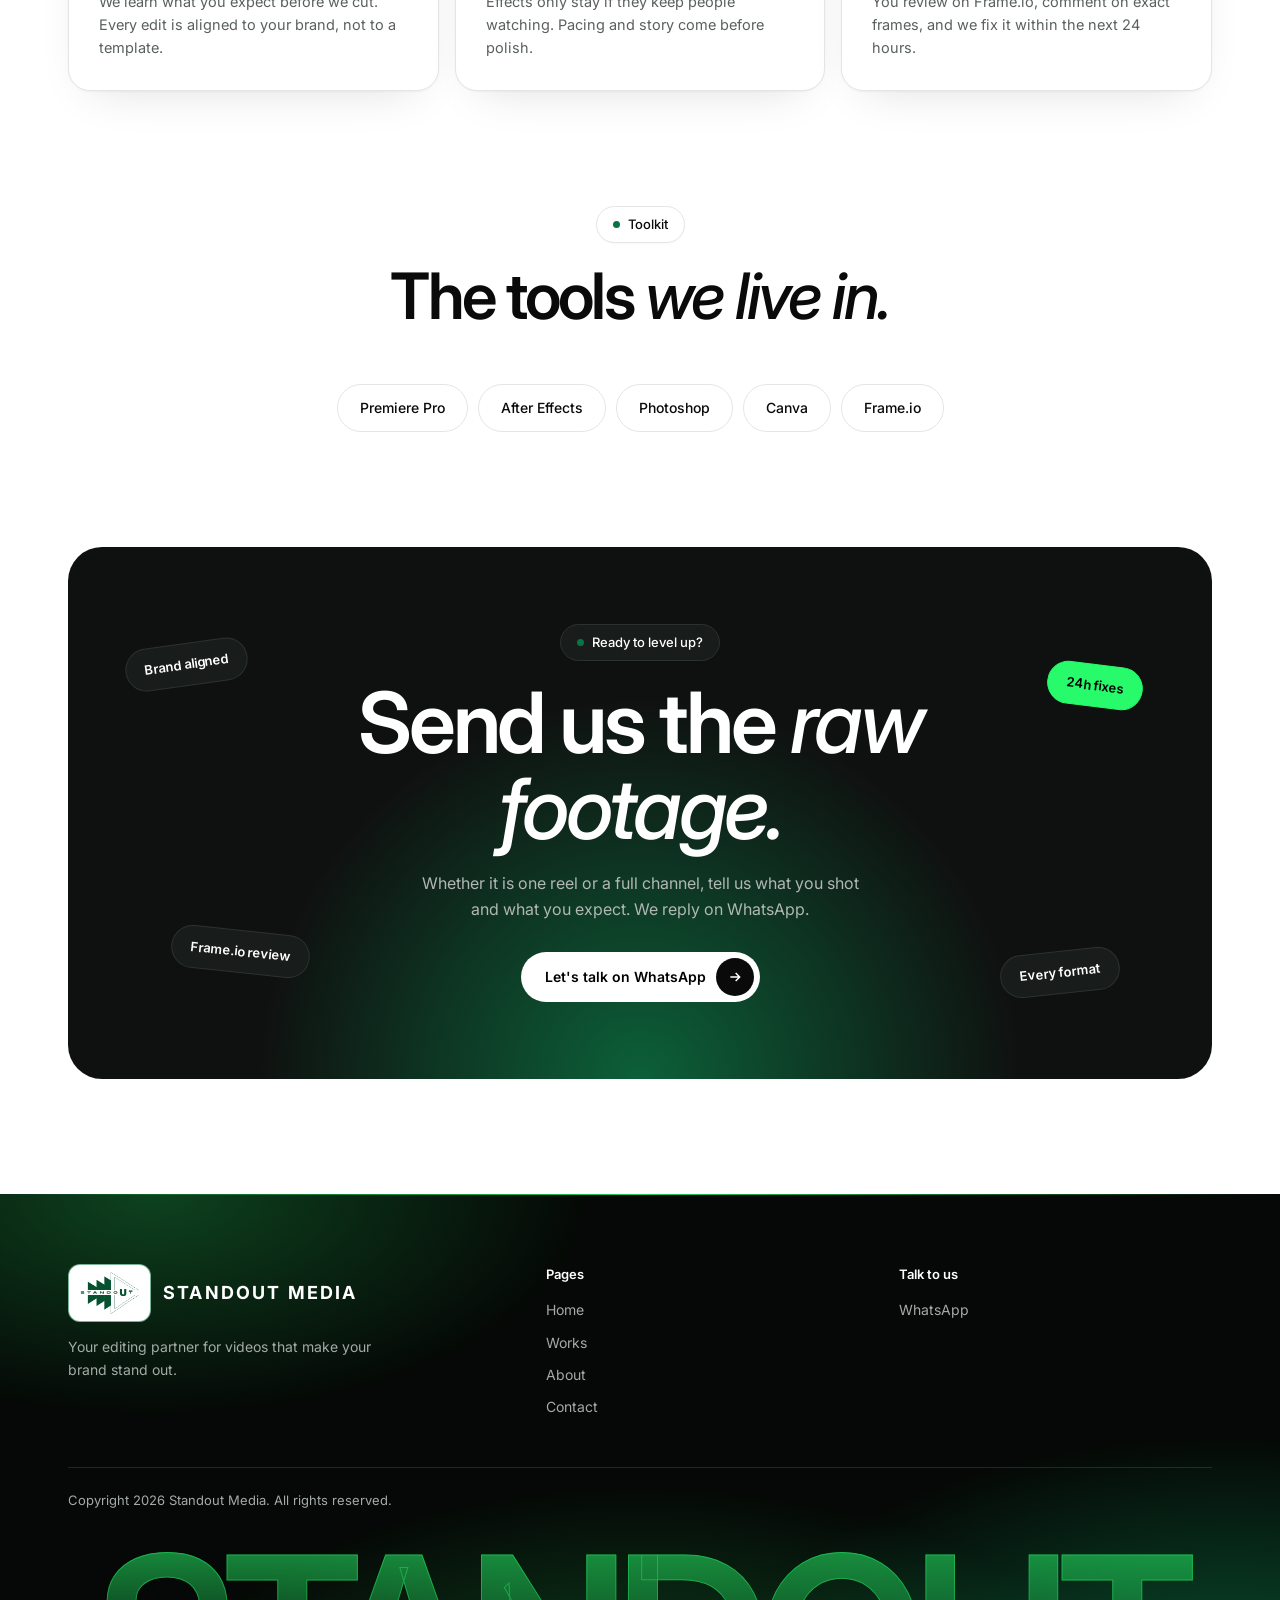
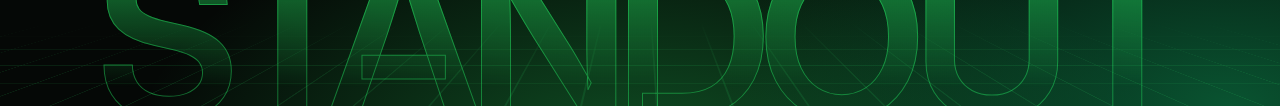
==== commit af458bfe: "About hero headline: We're the editors behind your next great video Co-Authored-By: Claude Sonnet 5." ====
--- a/about.html
+++ b/about.html
@@ -44,7 +44,7 @@
 <section class="ph-hero dk">
   <div class="wrap">
     <span class="pill">About</span>
-    <h1 class="display">Meet the editors behind your next <span class="g"><em>great video.</em></span></h1>
+    <h1 class="display">We’re the editors behind your next <span class="g"><em>great video.</em></span></h1>
     <p>Standout Media edits for creators, personal brands and companies who need their message to land.</p>
   </div>
 </section>
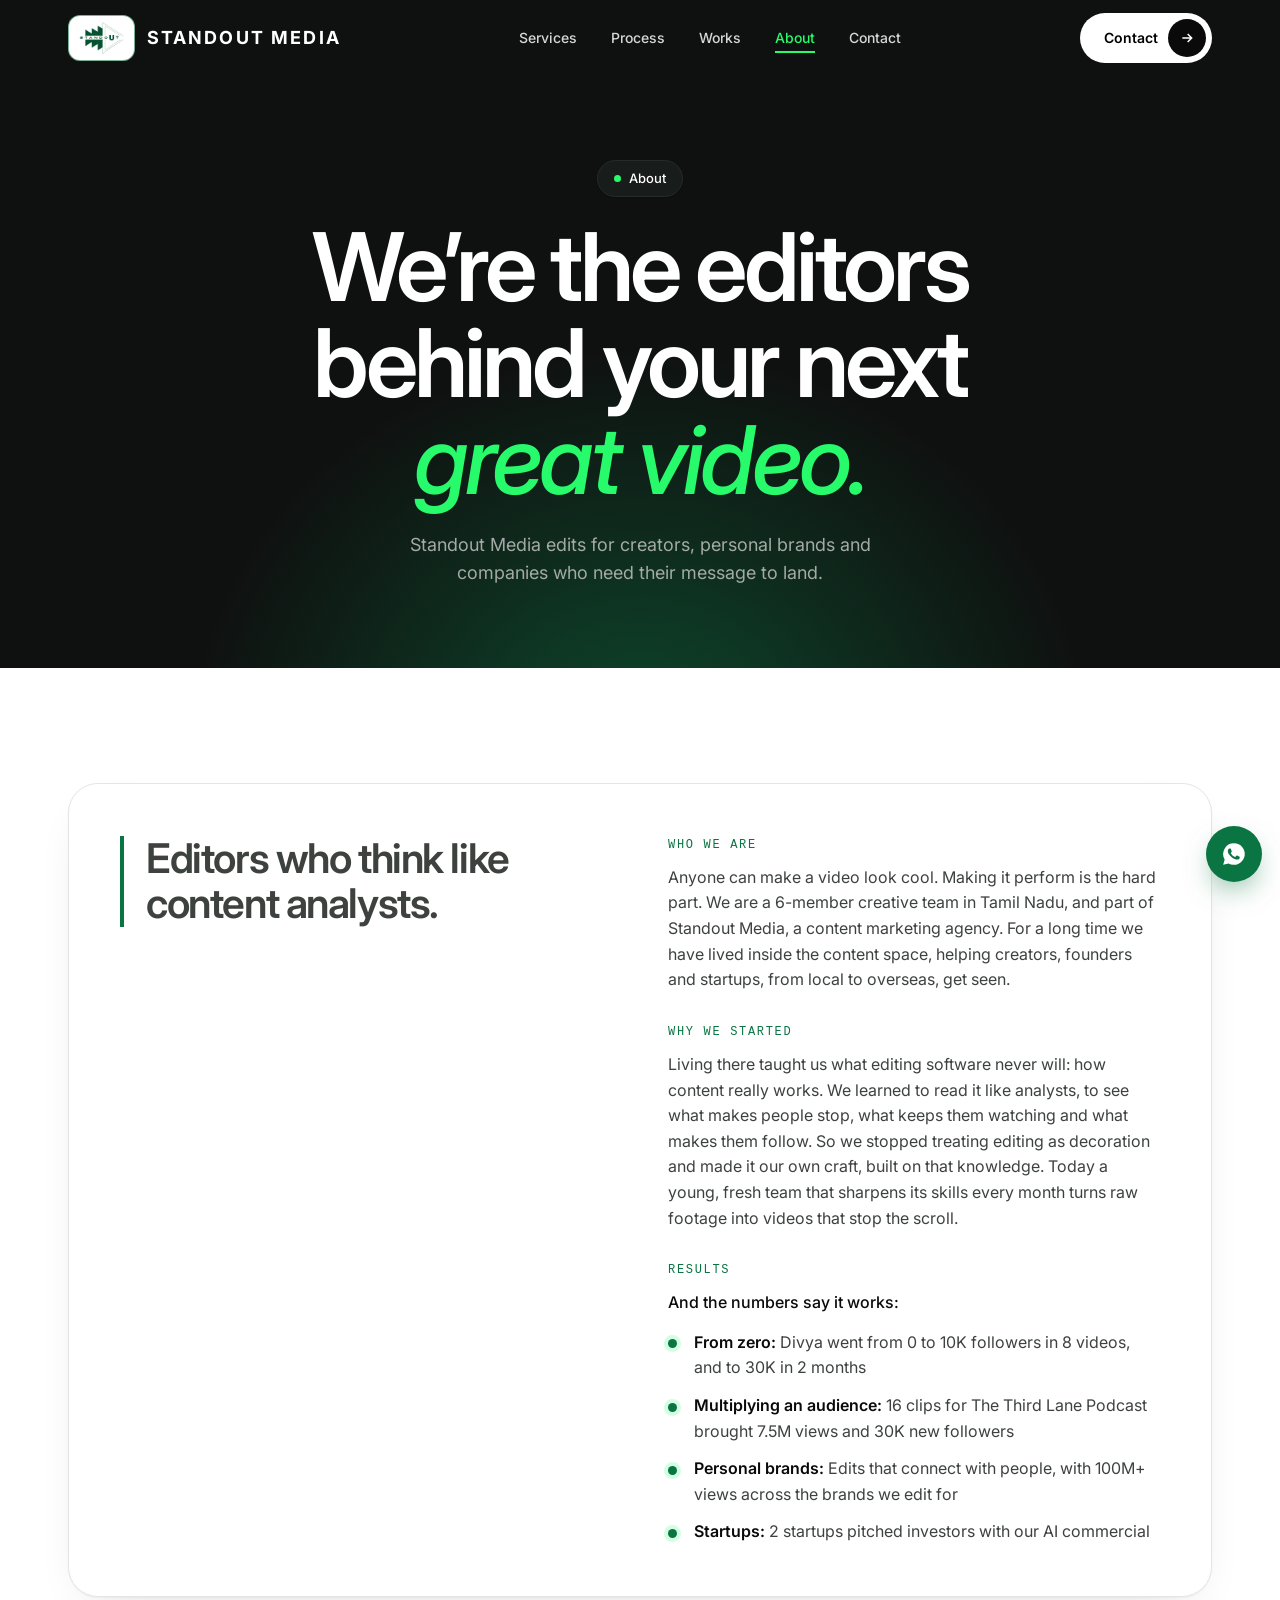
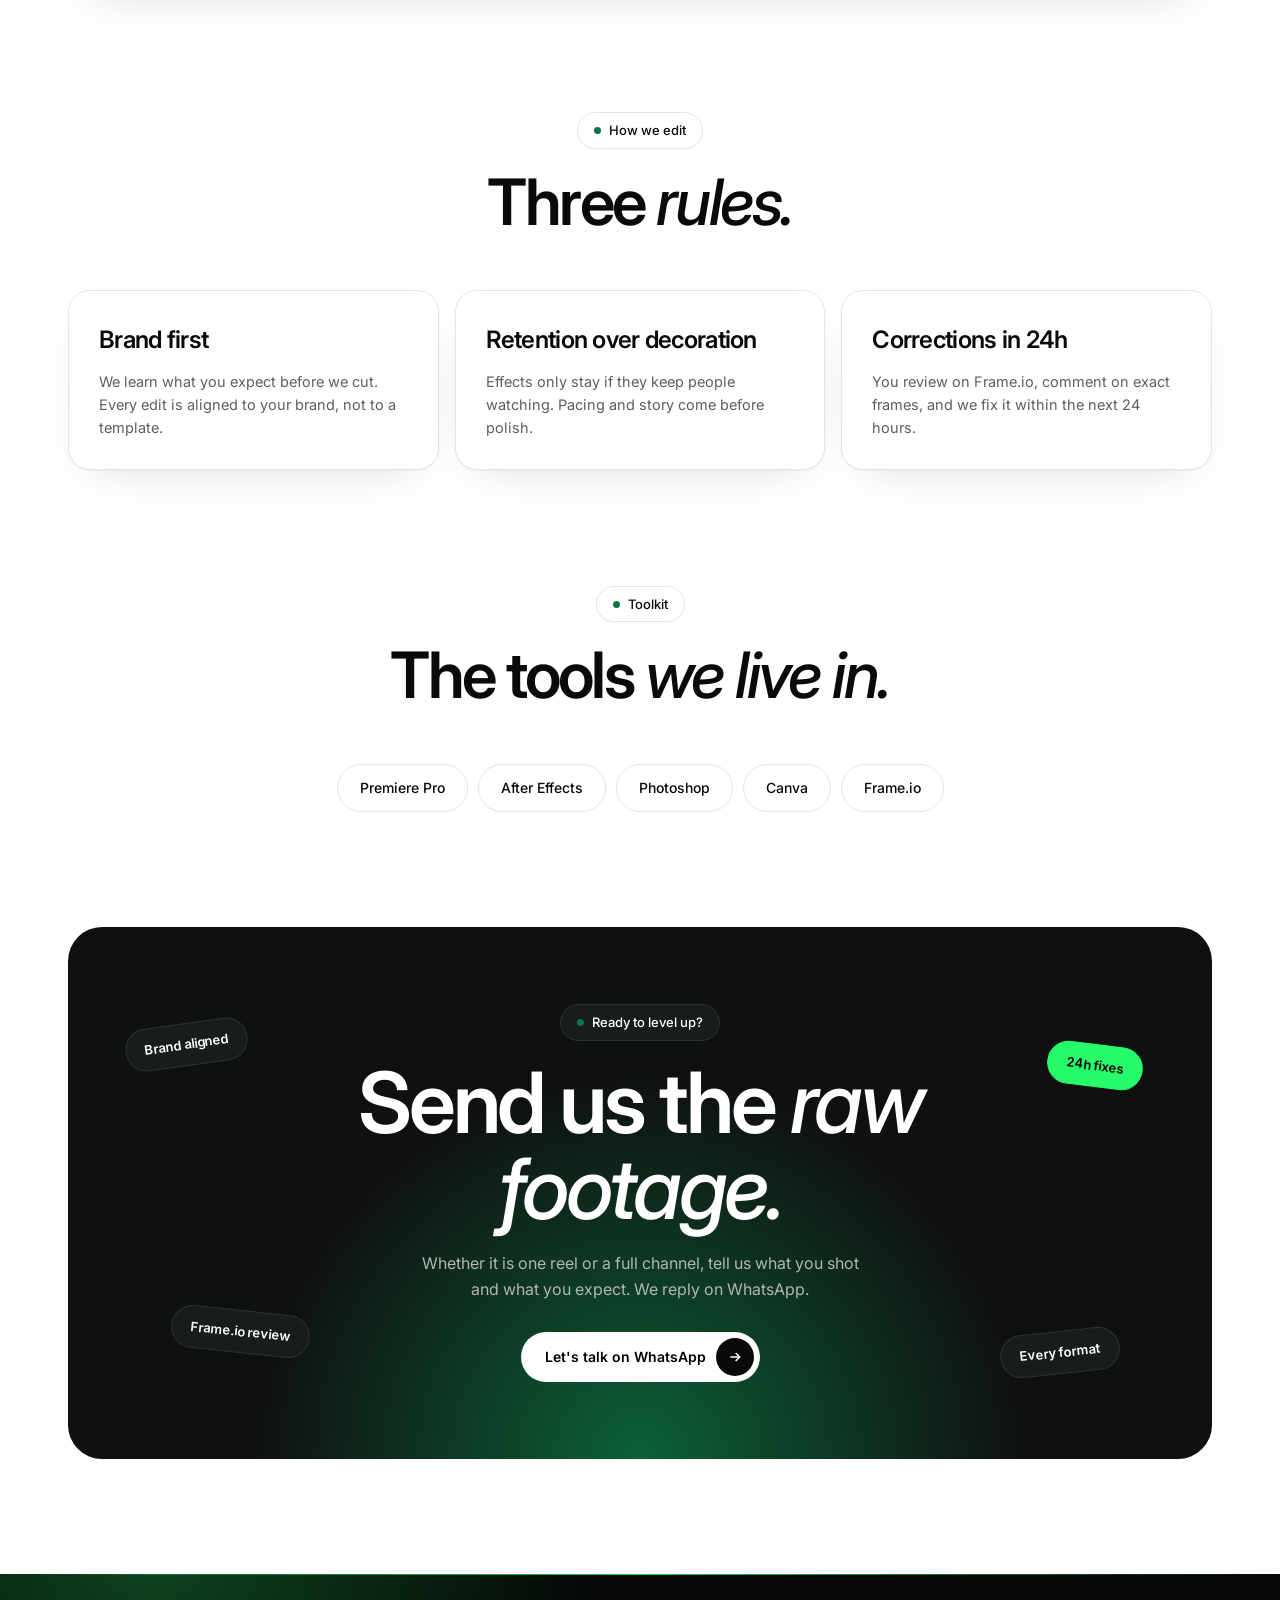
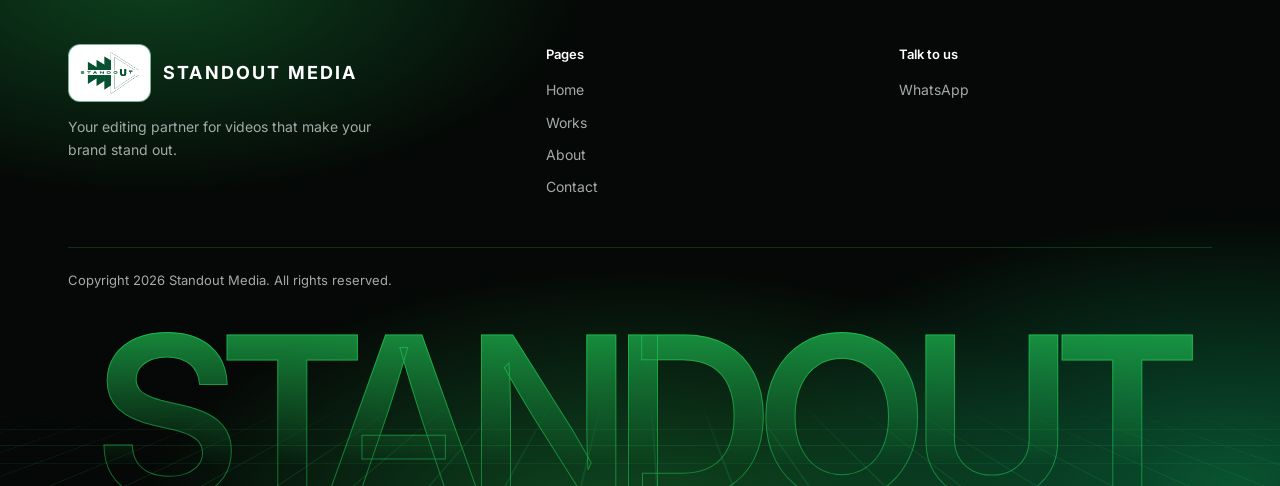
==== commit d542d87a: "About story: who we are, why we started, results as bullets Co-Authored-By: Claude Sonnet 5.5 <norep" ====
--- a/about.html
+++ b/about.html
@@ -52,11 +52,18 @@
 <section class="sec">
   <div class="wrap">
     <div class="story rv">
-      <p class="quote">The edit decides whether anyone finishes the video.</p>
-      <div>
-        <p>We started at Standout Media by helping people build a name online. Every time, the same thing made the difference: the edit. Hooks, pacing, sound, motion and a look that matches the brand.</p>
-        <p>That is why we now take editing on its own. Short-form reels, long YouTube videos, AI commercial films, SaaS animation, motion graphics and thumbnails, all made to one standard.</p>
-        <p>The results are real. A creator we worked with, Divya, went from zero to 10K followers within 8 videos and 30K in 2 months. Personal brands we edit for have crossed 100 million views. Two startups pitched investors with our AI commercial, and our SaaS animations have gone to fundraising startups and to Venzo Tech.</p>
+      <p class="quote">Editors who think like content analysts.</p>
+      <div class="story-body">
+        <div class="sblock"><span class="slabel">Who we are</span><p>Anyone can make a video look cool. Making it perform is the hard part. We are a 6-member creative team in Tamil Nadu, and part of Standout Media, a content marketing agency. For a long time we have lived inside the content space, helping creators, founders and startups, from local to overseas, get seen.</p></div>
+        <div class="sblock"><span class="slabel">Why we started</span><p>Living there taught us what editing software never will: how content really works. We learned to read it like analysts, to see what makes people stop, what keeps them watching and what makes them follow. So we stopped treating editing as decoration and made it our own craft, built on that knowledge. Today a young, fresh team that sharpens its skills every month turns raw footage into videos that stop the scroll.</p></div>
+        <div class="sblock"><span class="slabel">Results</span><p class="slead">And the numbers say it works:</p>
+          <ul class="slist">
+            <li><b>From zero:</b> Divya went from 0 to 10K followers in 8 videos, and to 30K in 2 months</li>
+            <li><b>Multiplying an audience:</b> 16 clips for The Third Lane Podcast brought 7.5M views and 30K new followers</li>
+            <li><b>Personal brands:</b> Edits that connect with people, with 100M+ views across the brands we edit for</li>
+            <li><b>Startups:</b> 2 startups pitched investors with our AI commercial</li>
+          </ul>
+        </div>
       </div>
     </div>
   </div>
--- a/css/style.css
+++ b/css/style.css
@@ -730,3 +730,14 @@
 .nav-logo img { height: 34px; }
 .nav-logo, .foot-brand { align-items: center; }
 .nav-logo-text { line-height: 1; display: block; }
+
+/* About story: three parts */
+.story-body .sblock { margin-bottom: 30px; }
+.story-body .sblock:last-child { margin-bottom: 0; }
+.slabel { display: block; font-family: ui-monospace, Menlo, monospace; font-size: 12px; letter-spacing: .14em; text-transform: uppercase; color: var(--accent); margin-bottom: 10px; }
+.story .slead { color: var(--ink); font-weight: 500; margin-bottom: 14px; }
+.slist { list-style: none; padding: 0; margin: 0; display: grid; gap: 12px; }
+.slist li { position: relative; padding-left: 26px; color: #3d423f; }
+.slist li::before { content: ''; position: absolute; left: 0; top: .6em; width: 9px; height: 9px; border-radius: 50%; background: var(--accent); box-shadow: 0 0 0 4px rgba(39,251,107,.2); }
+.slist b { color: var(--ink); font-weight: 600; }
+@media (min-width: 901px) { .story .quote { position: sticky; top: 110px; } }
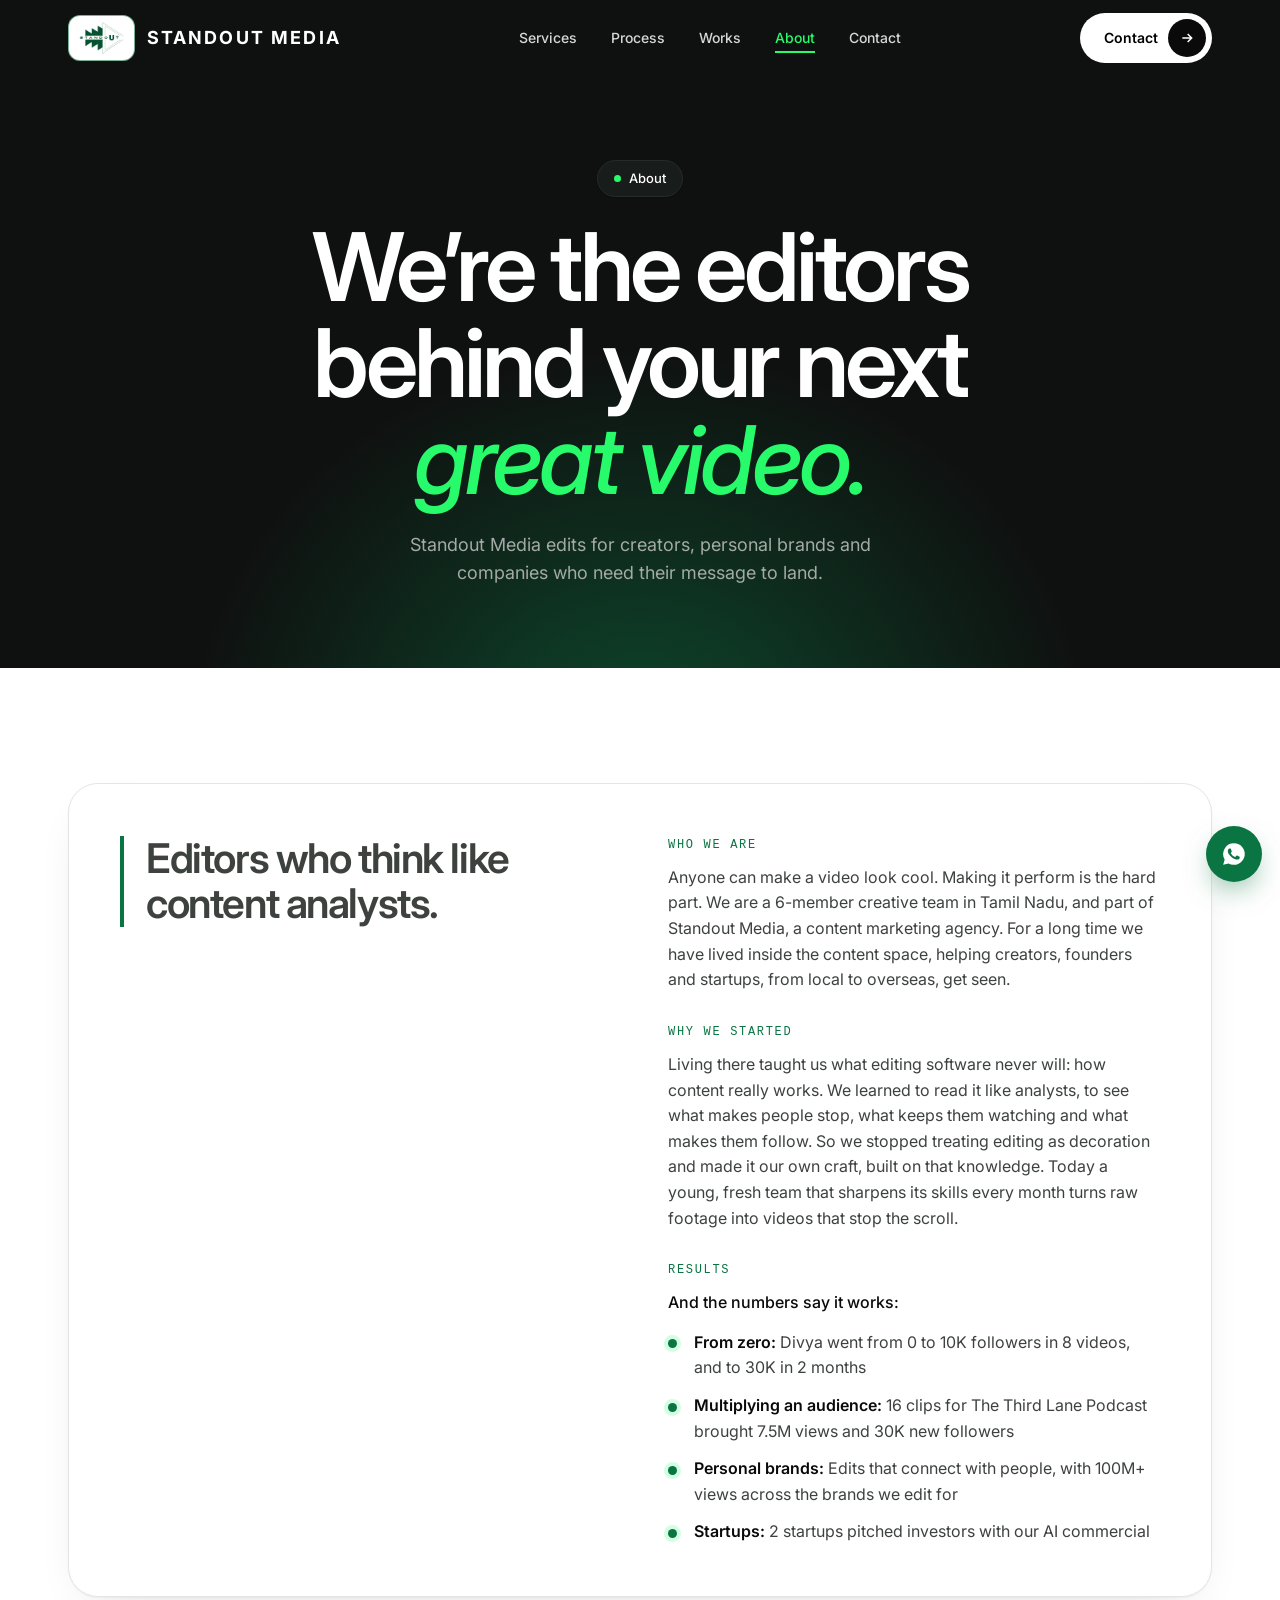
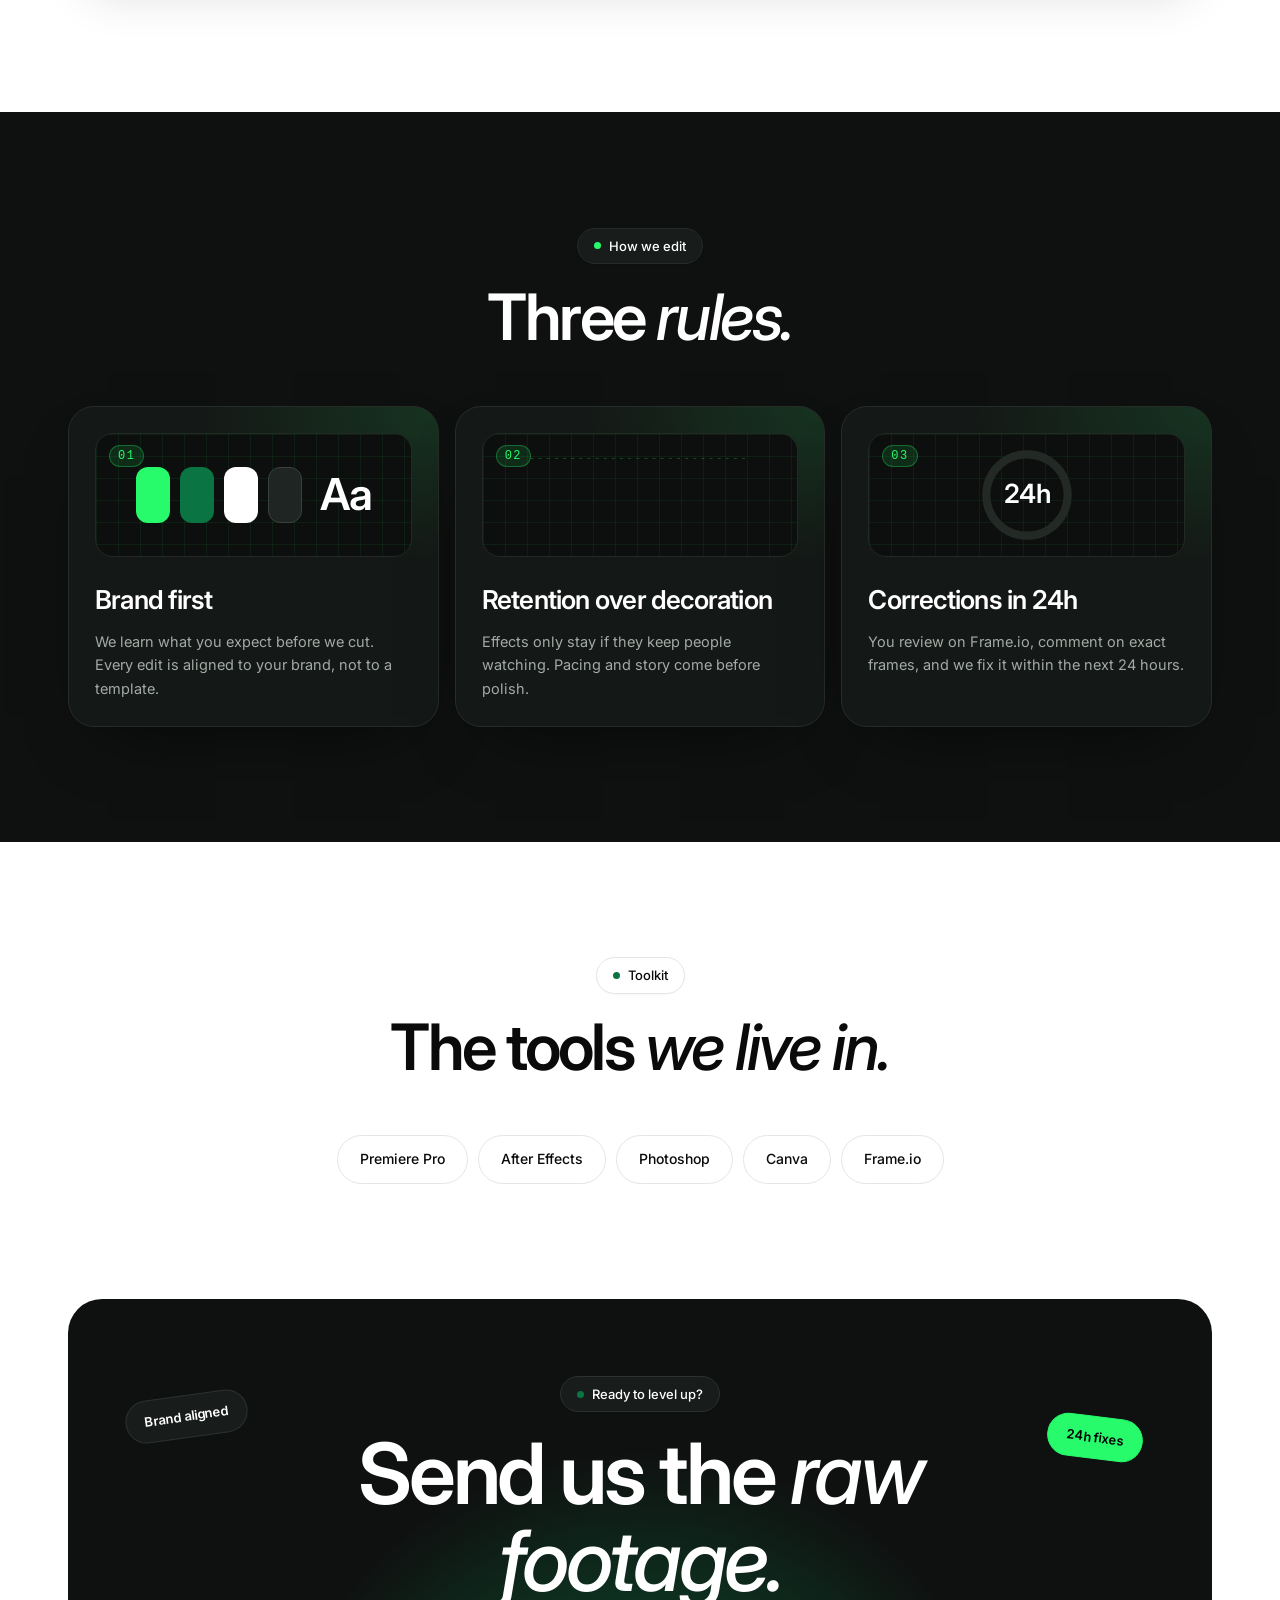
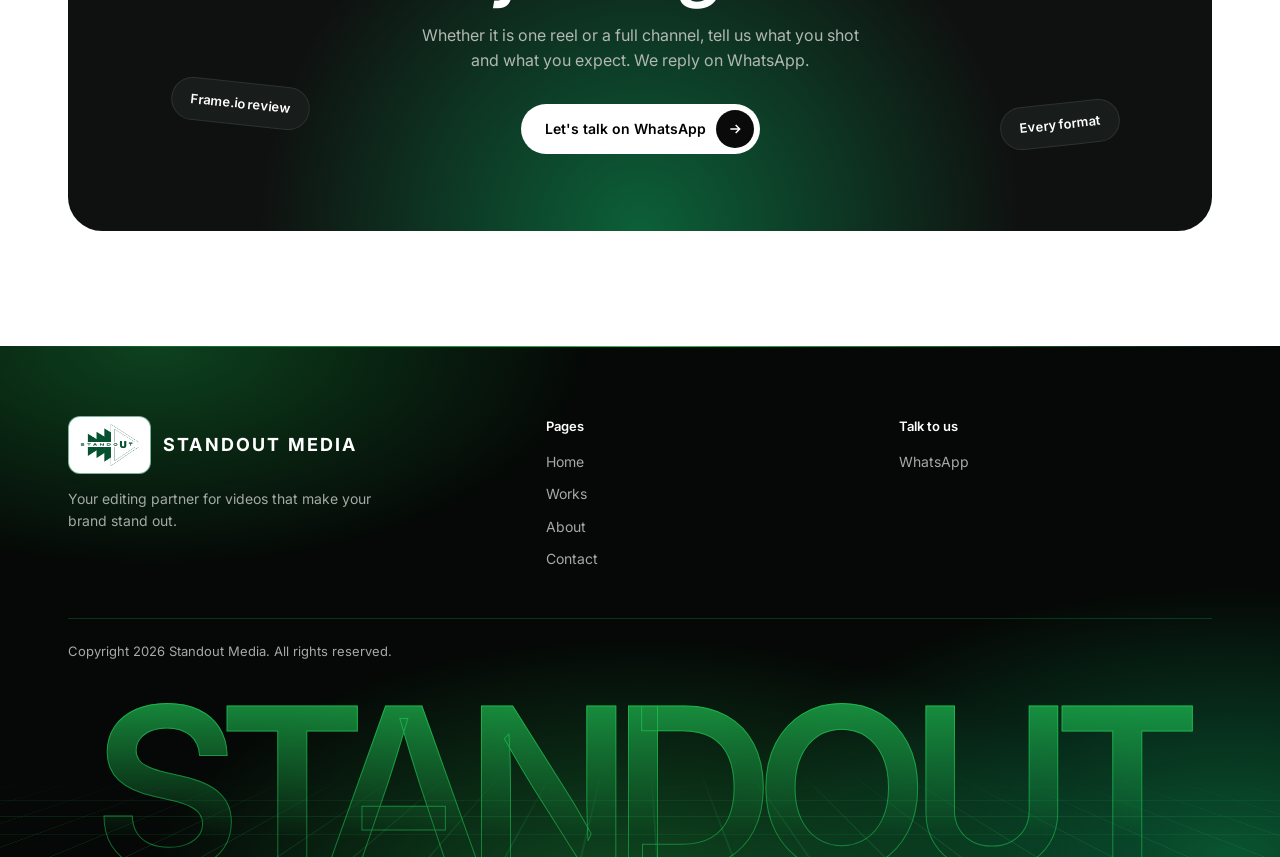
==== commit 92a84b60: "About: Three rules as dark neon cards with animated visuals Co-Authored-By: Claude Sonnet 5.5 <norep" ====
--- a/about.html
+++ b/about.html
@@ -69,18 +69,18 @@
   </div>
 </section>
 
-<section class="sec" style="padding-top:0">
+<section class="sec dk rules">
   <div class="wrap">
     <div class="sh rv"><span class="pill">How we edit</span><h2 class="display">Three <em>rules.</em></h2></div>
     <div class="vals">
-      <div class="val rv"><h3>Brand first</h3><p>We learn what you expect before we cut. Every edit is aligned to your brand, not to a template.</p></div>
-      <div class="val rv"><h3>Retention over decoration</h3><p>Effects only stay if they keep people watching. Pacing and story come before polish.</p></div>
-      <div class="val rv"><h3>Corrections in 24h</h3><p>You review on Frame.io, comment on exact frames, and we fix it within the next 24 hours.</p></div>
+      <div class="val rv"><span class="vno">01</span><div class="vart"><div class="v-brand"><i class="sw s1"></i><i class="sw s2"></i><i class="sw s3"></i><i class="sw s4"></i><span class="aa">Aa</span></div></div><h3>Brand first</h3><p>We learn what you expect before we cut. Every edit is aligned to your brand, not to a template.</p></div>
+      <div class="val rv"><span class="vno">02</span><div class="vart"><svg class="v-ret" viewBox="0 0 240 120" aria-hidden="true"><defs><linearGradient id="rg" x1="0" y1="0" x2="0" y2="1"><stop offset="0" stop-color="#27fb6b" stop-opacity=".35"/><stop offset="1" stop-color="#27fb6b" stop-opacity="0"/></linearGradient></defs><path d="M12 24H228" stroke="#27fb6b" stroke-opacity=".25" stroke-dasharray="3 5"/><path class="area" d="M12 24C52 26 62 74 100 76S160 70 228 54V108H12Z" fill="url(#rg)"/><path class="ln" pathLength="1" d="M12 24C52 26 62 74 100 76S160 70 228 54" fill="none" stroke="#27fb6b" stroke-width="3" stroke-linecap="round"/><circle class="dt" cx="228" cy="54" r="5" fill="#27fb6b"/></svg></div><h3>Retention over decoration</h3><p>Effects only stay if they keep people watching. Pacing and story come before polish.</p></div>
+      <div class="val rv"><span class="vno">03</span><div class="vart"><svg class="v-ring" viewBox="0 0 120 120" aria-hidden="true"><circle cx="60" cy="60" r="40" fill="none" stroke="#232924" stroke-width="8"/><circle class="rg" pathLength="1" cx="60" cy="60" r="40" fill="none" stroke="#27fb6b" stroke-width="8" stroke-linecap="round" transform="rotate(-90 60 60)"/><text x="60" y="68" text-anchor="middle" class="rt">24h</text></svg></div><h3>Corrections in 24h</h3><p>You review on Frame.io, comment on exact frames, and we fix it within the next 24 hours.</p></div>
     </div>
   </div>
 </section>
 
-<section class="sec" style="padding-top:0">
+<section class="sec">
   <div class="wrap">
     <div class="sh rv"><span class="pill">Toolkit</span><h2 class="display">The tools <em>we live in.</em></h2></div>
     <div class="tools rv"><span>Premiere Pro</span><span>After Effects</span><span>Photoshop</span><span>Canva</span><span>Frame.io</span></div>
--- a/css/style.css
+++ b/css/style.css
@@ -741,3 +741,34 @@
 .slist li::before { content: ''; position: absolute; left: 0; top: .6em; width: 9px; height: 9px; border-radius: 50%; background: var(--accent); box-shadow: 0 0 0 4px rgba(39,251,107,.2); }
 .slist b { color: var(--ink); font-weight: 600; }
 @media (min-width: 901px) { .story .quote { position: sticky; top: 110px; } }
+
+/* About: "Three rules" as neon cards with a small animated visual each */
+.rules .val { position: relative; overflow: hidden; padding: 26px; border-radius: 26px; border: 1px solid #262c28; background: radial-gradient(120% 90% at 100% 0%, rgba(39,251,107,.12), transparent 55%), #141816; box-shadow: 0 30px 70px -40px rgba(0,0,0,.9); }
+.rules .val::after { content: ''; position: absolute; inset: 0; pointer-events: none; background: radial-gradient(360px circle at var(--mx, 50%) var(--my, 0%), rgba(39,251,107,.18), transparent 55%); opacity: 0; transition: opacity .3s; }
+.rules .val:hover::after { opacity: 1; }
+.rules .val > * { position: relative; z-index: 1; }
+.rules .val h3 { color: #fff; font-size: 26px; margin-top: 4px; }
+.rules .val p { color: #a4aaa6; }
+.vno { position: absolute !important; top: 16px; right: 22px; font-family: var(--font-display); font-weight: 600; font-size: 56px; line-height: 1; color: transparent; -webkit-text-stroke: 1px rgba(39,251,107,.4); z-index: 2; }
+.vart { height: 124px; margin-bottom: 22px; border-radius: 18px; border: 1px solid #232924; display: grid; place-items: center; overflow: hidden;
+  background: linear-gradient(rgba(39,251,107,.07) 1px, transparent 1px) 0 0 / 100% 22px, linear-gradient(90deg, rgba(39,251,107,.07) 1px, transparent 1px) 0 0 / 22px 100%, #0c0f0d; }
+.v-brand { display: flex; align-items: center; gap: 10px; }
+.v-brand .sw { display: block; width: 34px; height: 56px; border-radius: 12px; animation: rvbob 4s ease-in-out infinite; }
+.v-brand .s1 { background: #27fb6b; } .v-brand .s2 { background: #0B7443; animation-delay: -1s; }
+.v-brand .s3 { background: #fff; animation-delay: -2s; } .v-brand .s4 { background: #1f2522; border: 1px solid #3a413d; animation-delay: -3s; }
+.v-brand .aa { font-family: var(--font-display); font-weight: 600; font-size: 44px; color: #fff; margin-left: 8px; letter-spacing: -.04em; }
+@keyframes rvbob { 0%, 100% { transform: translateY(0); } 50% { transform: translateY(-8px); } }
+.v-ret { width: 100%; height: 100%; }
+.v-ret .ln { stroke-dasharray: 1; stroke-dashoffset: 1; animation: rvdraw 5s ease-in-out infinite; filter: drop-shadow(0 0 6px rgba(39,251,107,.7)); }
+.v-ret .area { opacity: 0; animation: rvfade 5s ease-in-out infinite; }
+.v-ret .dt { opacity: 0; animation: rvdot 5s ease-in-out infinite; filter: drop-shadow(0 0 8px #27fb6b); }
+@keyframes rvdraw { 0% { stroke-dashoffset: 1; } 55%, 100% { stroke-dashoffset: 0; } }
+@keyframes rvfade { 0%, 20% { opacity: 0; } 60%, 100% { opacity: 1; } }
+@keyframes rvdot { 0%, 52% { opacity: 0; } 62%, 100% { opacity: 1; } }
+.v-ring { height: 100%; }
+.v-ring .rg { stroke-dasharray: 1; stroke-dashoffset: 1; animation: rvring 5s ease-in-out infinite; filter: drop-shadow(0 0 6px rgba(39,251,107,.7)); }
+.v-ring .rt { font-family: var(--font-display); font-weight: 600; font-size: 26px; fill: #fff; letter-spacing: -.03em; }
+@keyframes rvring { 0% { stroke-dashoffset: 1; } 60%, 100% { stroke-dashoffset: 0; } }
+@media (prefers-reduced-motion: reduce) { .v-brand .sw, .v-ret .ln, .v-ret .area, .v-ret .dt, .v-ring .rg { animation: none !important; stroke-dashoffset: 0 !important; opacity: 1 !important; } }
+.rules .vno { top: 38px; left: 40px; right: auto; font-family: ui-monospace, Menlo, monospace; font-size: 12px; font-weight: 500; letter-spacing: .12em; color: #27fb6b; -webkit-text-stroke: 0; background: rgba(39,251,107,.12); border: 1px solid rgba(39,251,107,.3); padding: 3px 8px; border-radius: 999px; line-height: 1.2; }
+.rules .vno { z-index: 3; }
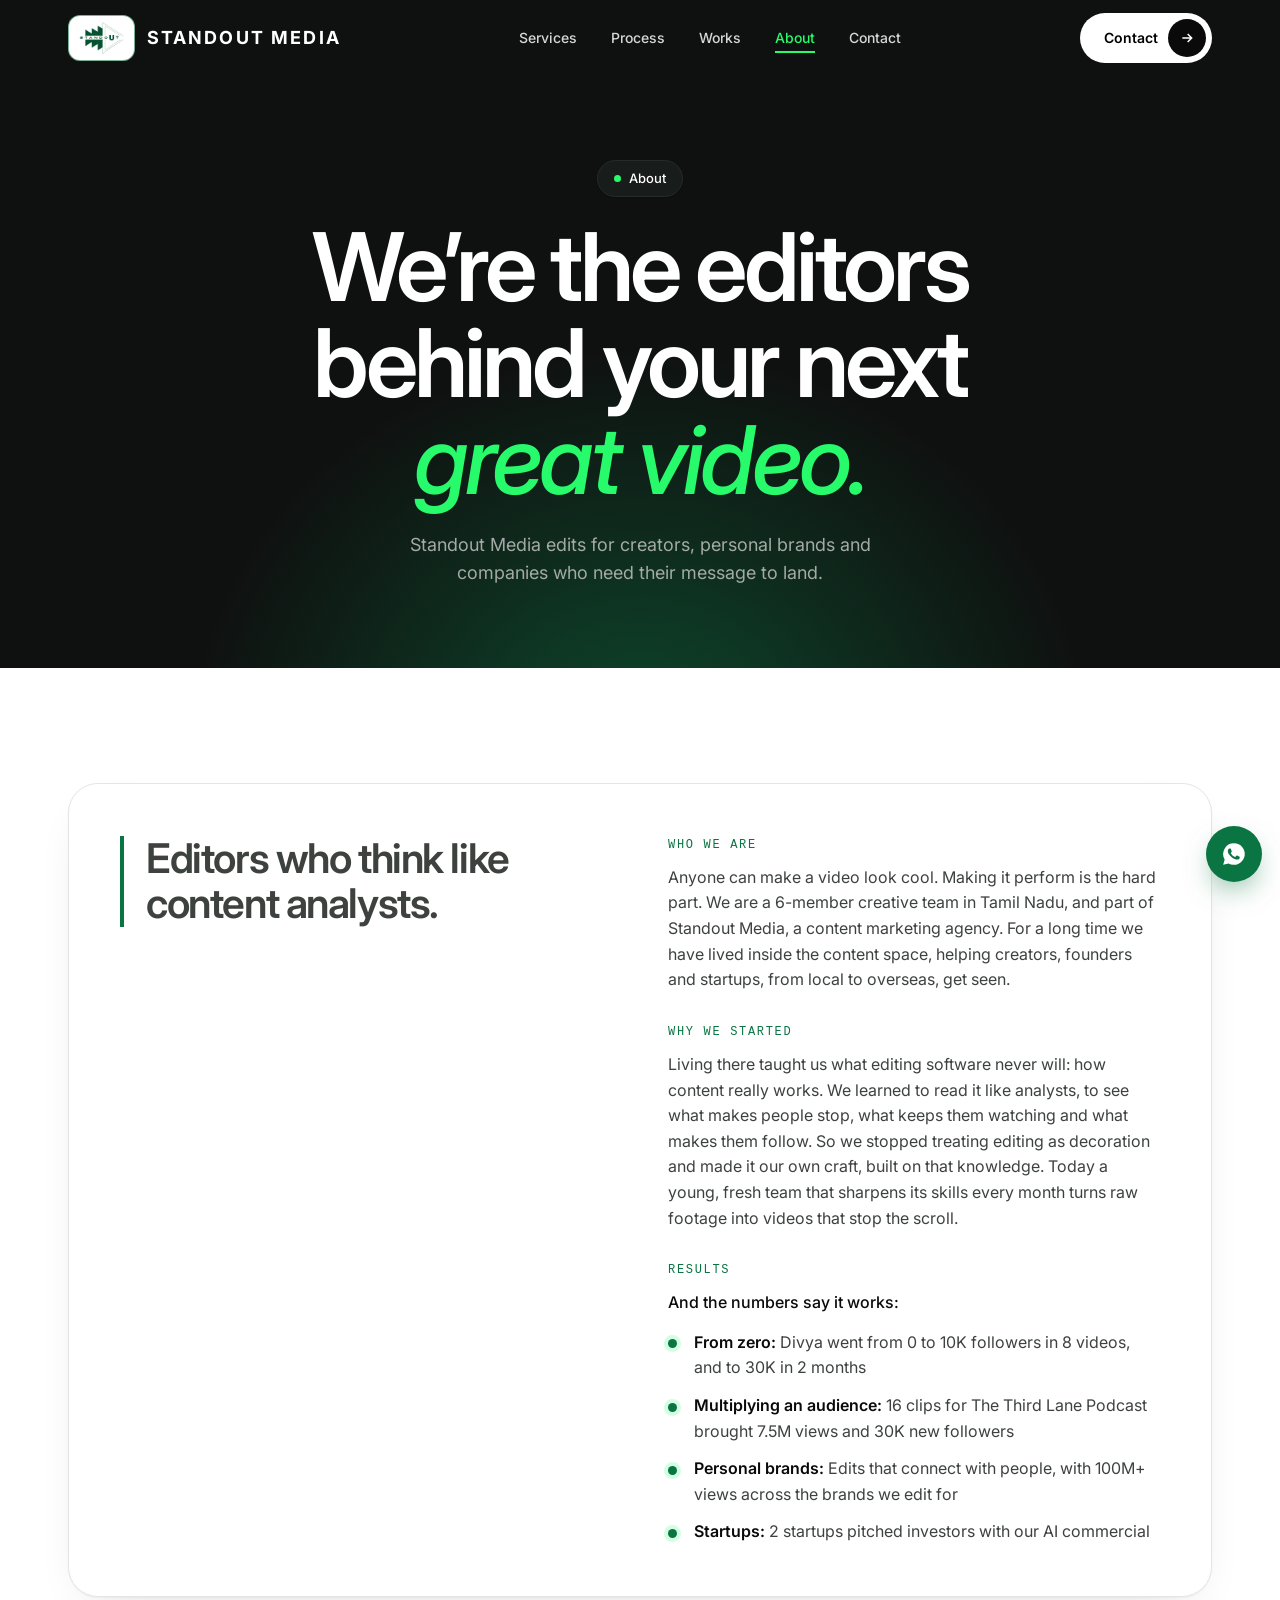
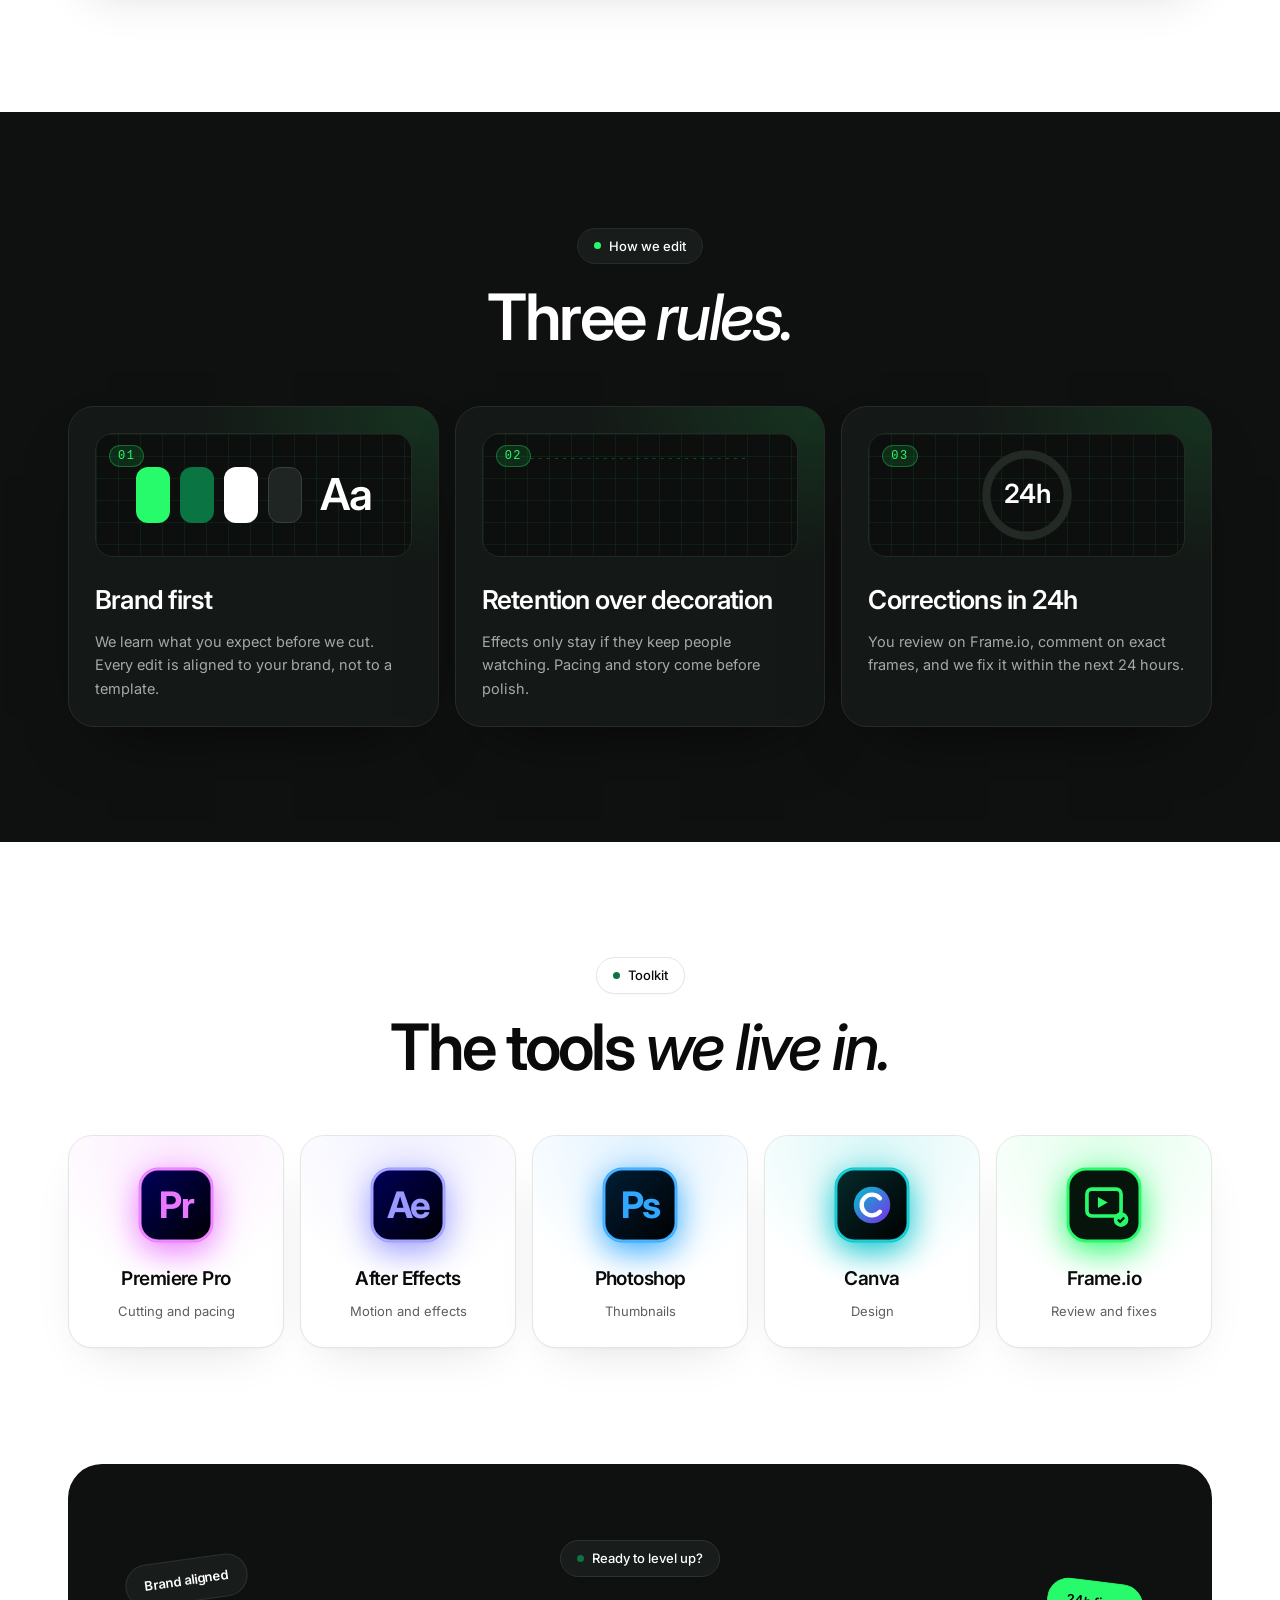
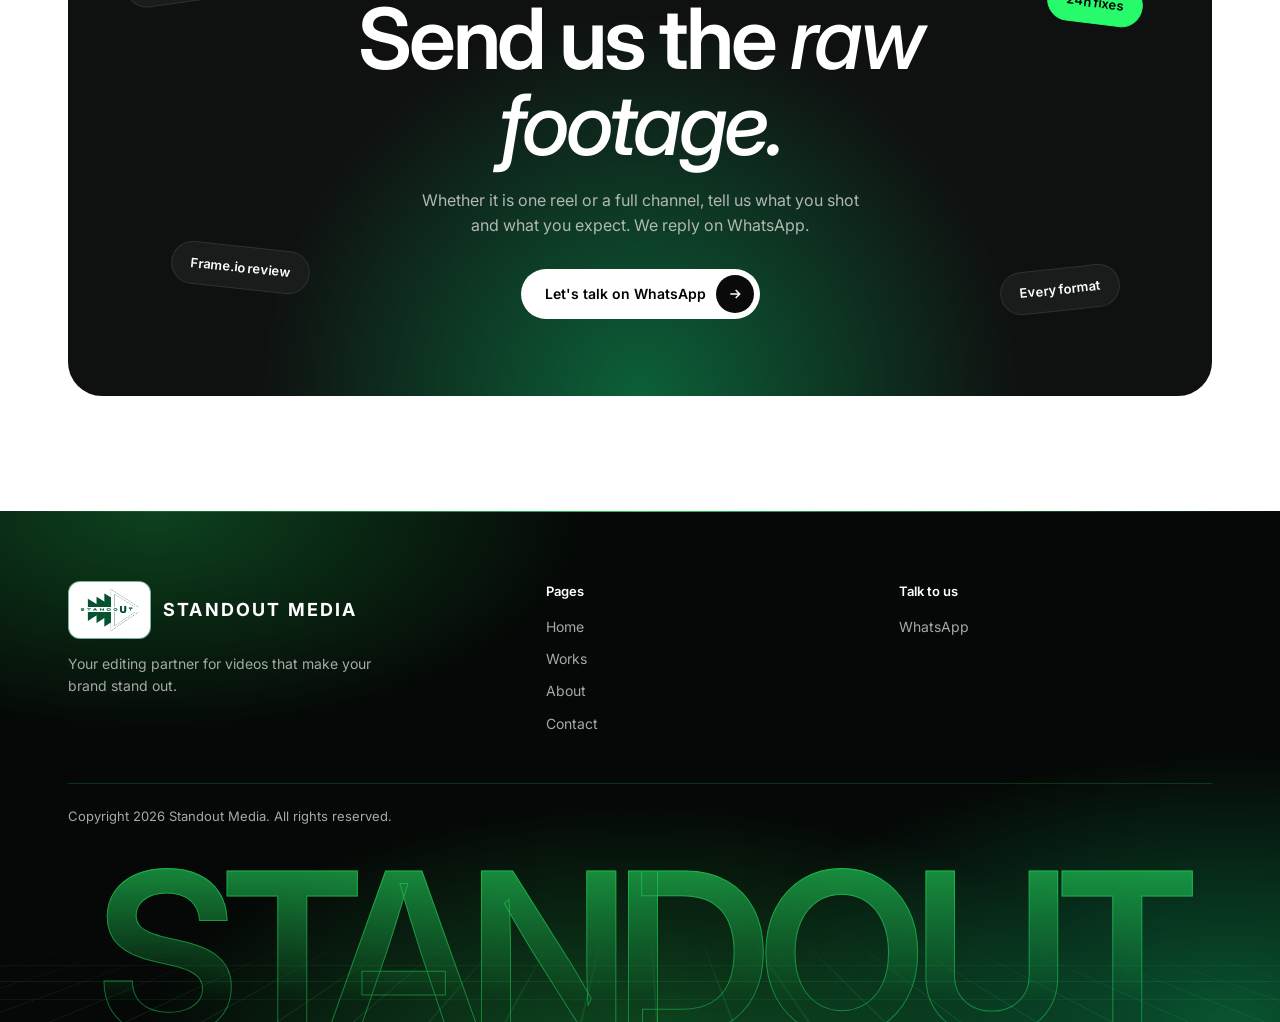
==== commit 7945e8ca: "About toolkit: tool cards with glowing icons Co-Authored-By: Claude Sonnet 5.5 <noreply@anthropic.co" ====
--- a/about.html
+++ b/about.html
@@ -83,7 +83,13 @@
 <section class="sec">
   <div class="wrap">
     <div class="sh rv"><span class="pill">Toolkit</span><h2 class="display">The tools <em>we live in.</em></h2></div>
-    <div class="tools rv"><span>Premiere Pro</span><span>After Effects</span><span>Photoshop</span><span>Canva</span><span>Frame.io</span></div>
+    <div class="tkit">
+      <div class="tk rv" style="--g:#EA77FF"><svg class="ti" viewBox="0 0 64 64" aria-hidden="true"><defs><linearGradient id="tka" x1="0" y1="0" x2="1" y2="1"><stop offset="0" stop-color="#00005B"/><stop offset="1" stop-color="#000"/></linearGradient></defs><rect x="2.5" y="2.5" width="59" height="59" rx="15" fill="url(#tka)" stroke="#EA77FF" stroke-width="2.4"/><rect x="2.5" y="2.5" width="59" height="59" rx="15" fill="none" stroke="#fff" stroke-opacity=".25" stroke-width=".8"/><text x="32" y="43" text-anchor="middle" font-family="Inter, Arial, sans-serif" font-weight="700" font-size="30" letter-spacing="-1.5" fill="#EA77FF">Pr</text></svg><b>Premiere Pro</b><span>Cutting and pacing</span></div>
+      <div class="tk rv" style="--g:#9999FF"><svg class="ti" viewBox="0 0 64 64" aria-hidden="true"><defs><linearGradient id="tkb" x1="0" y1="0" x2="1" y2="1"><stop offset="0" stop-color="#00005B"/><stop offset="1" stop-color="#000"/></linearGradient></defs><rect x="2.5" y="2.5" width="59" height="59" rx="15" fill="url(#tkb)" stroke="#9999FF" stroke-width="2.4"/><rect x="2.5" y="2.5" width="59" height="59" rx="15" fill="none" stroke="#fff" stroke-opacity=".25" stroke-width=".8"/><text x="32" y="43" text-anchor="middle" font-family="Inter, Arial, sans-serif" font-weight="700" font-size="30" letter-spacing="-1.5" fill="#9999FF">Ae</text></svg><b>After Effects</b><span>Motion and effects</span></div>
+      <div class="tk rv" style="--g:#31A8FF"><svg class="ti" viewBox="0 0 64 64" aria-hidden="true"><defs><linearGradient id="tke" x1="0" y1="0" x2="1" y2="1"><stop offset="0" stop-color="#001E36"/><stop offset="1" stop-color="#000"/></linearGradient></defs><rect x="2.5" y="2.5" width="59" height="59" rx="15" fill="url(#tke)" stroke="#31A8FF" stroke-width="2.4"/><rect x="2.5" y="2.5" width="59" height="59" rx="15" fill="none" stroke="#fff" stroke-opacity=".25" stroke-width=".8"/><text x="32" y="43" text-anchor="middle" font-family="Inter, Arial, sans-serif" font-weight="700" font-size="30" letter-spacing="-1.5" fill="#31A8FF">Ps</text></svg><b>Photoshop</b><span>Thumbnails</span></div>
+      <div class="tk rv" style="--g:#00C4CC"><svg class="ti" viewBox="0 0 64 64" aria-hidden="true"><defs><linearGradient id="tkc" x1="0" y1="0" x2="1" y2="1"><stop offset="0" stop-color="#062a2c"/><stop offset="1" stop-color="#000"/></linearGradient><linearGradient id="tkd" x1="0" y1="0" x2="1" y2="1"><stop offset="0" stop-color="#00C4CC"/><stop offset="1" stop-color="#7D2AE8"/></linearGradient></defs><rect x="2.5" y="2.5" width="59" height="59" rx="15" fill="url(#tkc)" stroke="#00C4CC" stroke-width="2.4"/><rect x="2.5" y="2.5" width="59" height="59" rx="15" fill="none" stroke="#fff" stroke-opacity=".25" stroke-width=".8"/><circle cx="32" cy="32" r="15" fill="url(#tkd)"/><path d="M38.5 26.5a8.5 8.5 0 1 0 0 11" fill="none" stroke="#fff" stroke-width="3.6" stroke-linecap="round"/></svg><b>Canva</b><span>Design</span></div>
+      <div class="tk rv" style="--g:#27fb6b"><svg class="ti" viewBox="0 0 64 64" aria-hidden="true"><rect x="2.5" y="2.5" width="59" height="59" rx="15" fill="#06140c" stroke="#27fb6b" stroke-width="2.4"/><rect x="18" y="19" width="28" height="22" rx="4" fill="none" stroke="#27fb6b" stroke-width="3"/><path d="M27 25.5v9l8-4.5z" fill="#27fb6b"/><circle cx="46" cy="44" r="6" fill="#27fb6b"/><path d="M43.4 44l1.8 1.8 3.4-3.6" stroke="#06140c" stroke-width="1.8" fill="none"/></svg><b>Frame.io</b><span>Review and fixes</span></div>
+    </div>
   </div>
 </section>
 
--- a/css/style.css
+++ b/css/style.css
@@ -772,3 +772,20 @@
 @media (prefers-reduced-motion: reduce) { .v-brand .sw, .v-ret .ln, .v-ret .area, .v-ret .dt, .v-ring .rg { animation: none !important; stroke-dashoffset: 0 !important; opacity: 1 !important; } }
 .rules .vno { top: 38px; left: 40px; right: auto; font-family: ui-monospace, Menlo, monospace; font-size: 12px; font-weight: 500; letter-spacing: .12em; color: #27fb6b; -webkit-text-stroke: 0; background: rgba(39,251,107,.12); border: 1px solid rgba(39,251,107,.3); padding: 3px 8px; border-radius: 999px; line-height: 1.2; }
 .rules .vno { z-index: 3; }
+
+/* About: toolkit as tool cards with glowing icons */
+.tkit { display: grid; grid-template-columns: repeat(5, 1fr); gap: 16px; }
+.tk { position: relative; overflow: hidden; display: flex; flex-direction: column; align-items: center; text-align: center; gap: 6px; padding: 30px 14px 26px; border: 1px solid var(--line); border-radius: 24px; background: var(--card); box-shadow: var(--shadow);
+  transition: transform .4s cubic-bezier(.2,.7,.2,1), box-shadow .4s, border-color .4s; }
+.tk::before { content: ''; position: absolute; inset: 0; pointer-events: none; background: radial-gradient(circle at 50% 0%, var(--g), transparent 62%); opacity: .14; transition: opacity .4s; }
+.tk > * { position: relative; }
+.tk .ti { width: 78px; height: 78px; margin-bottom: 14px; filter: drop-shadow(0 8px 16px var(--g)); animation: tkfloat 4.6s ease-in-out infinite; }
+.tk:nth-child(2) .ti { animation-delay: -.9s; } .tk:nth-child(3) .ti { animation-delay: -1.8s; } .tk:nth-child(4) .ti { animation-delay: -2.7s; } .tk:nth-child(5) .ti { animation-delay: -3.6s; }
+.tk b { font-family: var(--font-display); font-weight: 600; font-size: 19px; letter-spacing: -.03em; color: var(--ink); }
+.tk span { font-size: 13px; color: var(--muted); }
+@keyframes tkfloat { 0%, 100% { transform: translateY(0); } 50% { transform: translateY(-7px); } }
+.tk:hover { transform: translateY(-8px); border-color: var(--g); box-shadow: 0 30px 60px -30px var(--g); }
+.tk:hover::before { opacity: .26; }
+@media (max-width: 1000px) { .tkit { grid-template-columns: repeat(3, 1fr); } }
+@media (max-width: 600px) { .tkit { grid-template-columns: 1fr 1fr; gap: 12px; } .tk:last-child { grid-column: 1 / -1; } .tk .ti { width: 66px; height: 66px; } }
+@media (prefers-reduced-motion: reduce) { .tk .ti { animation: none !important; } }
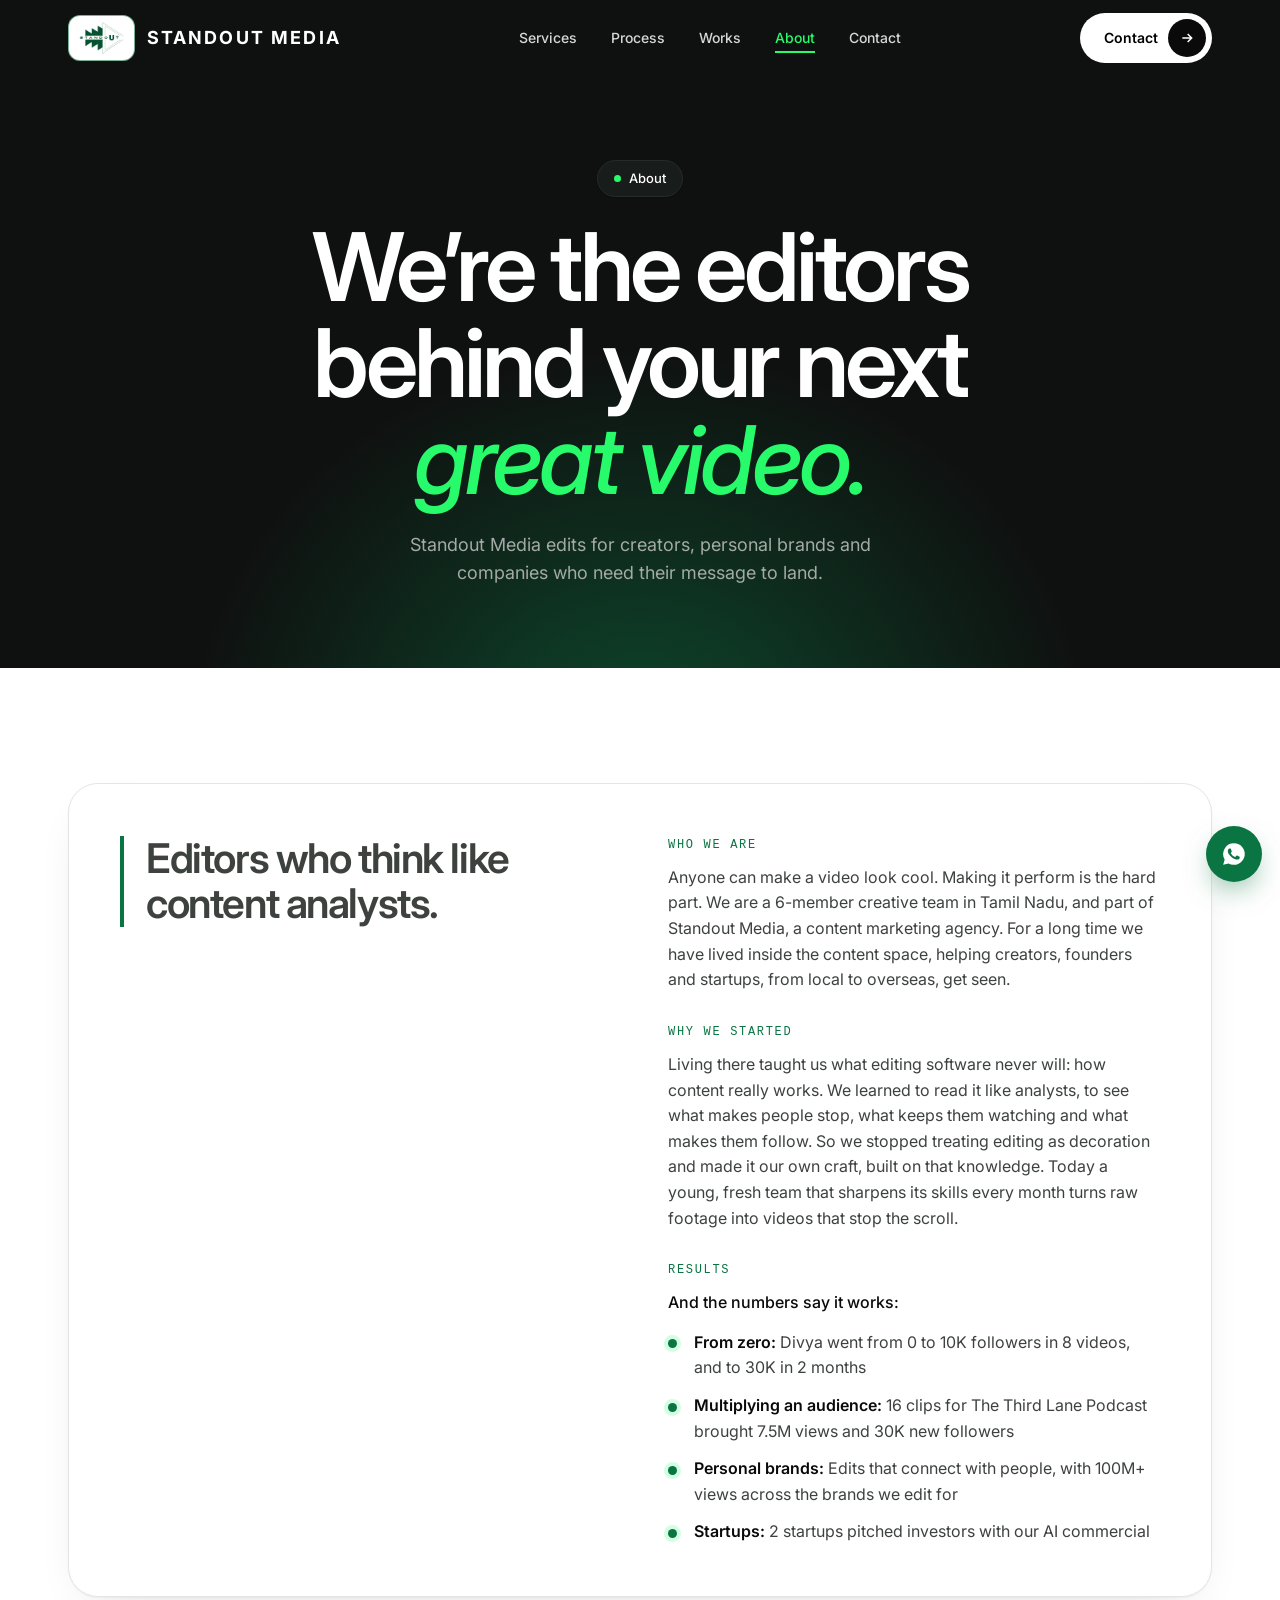
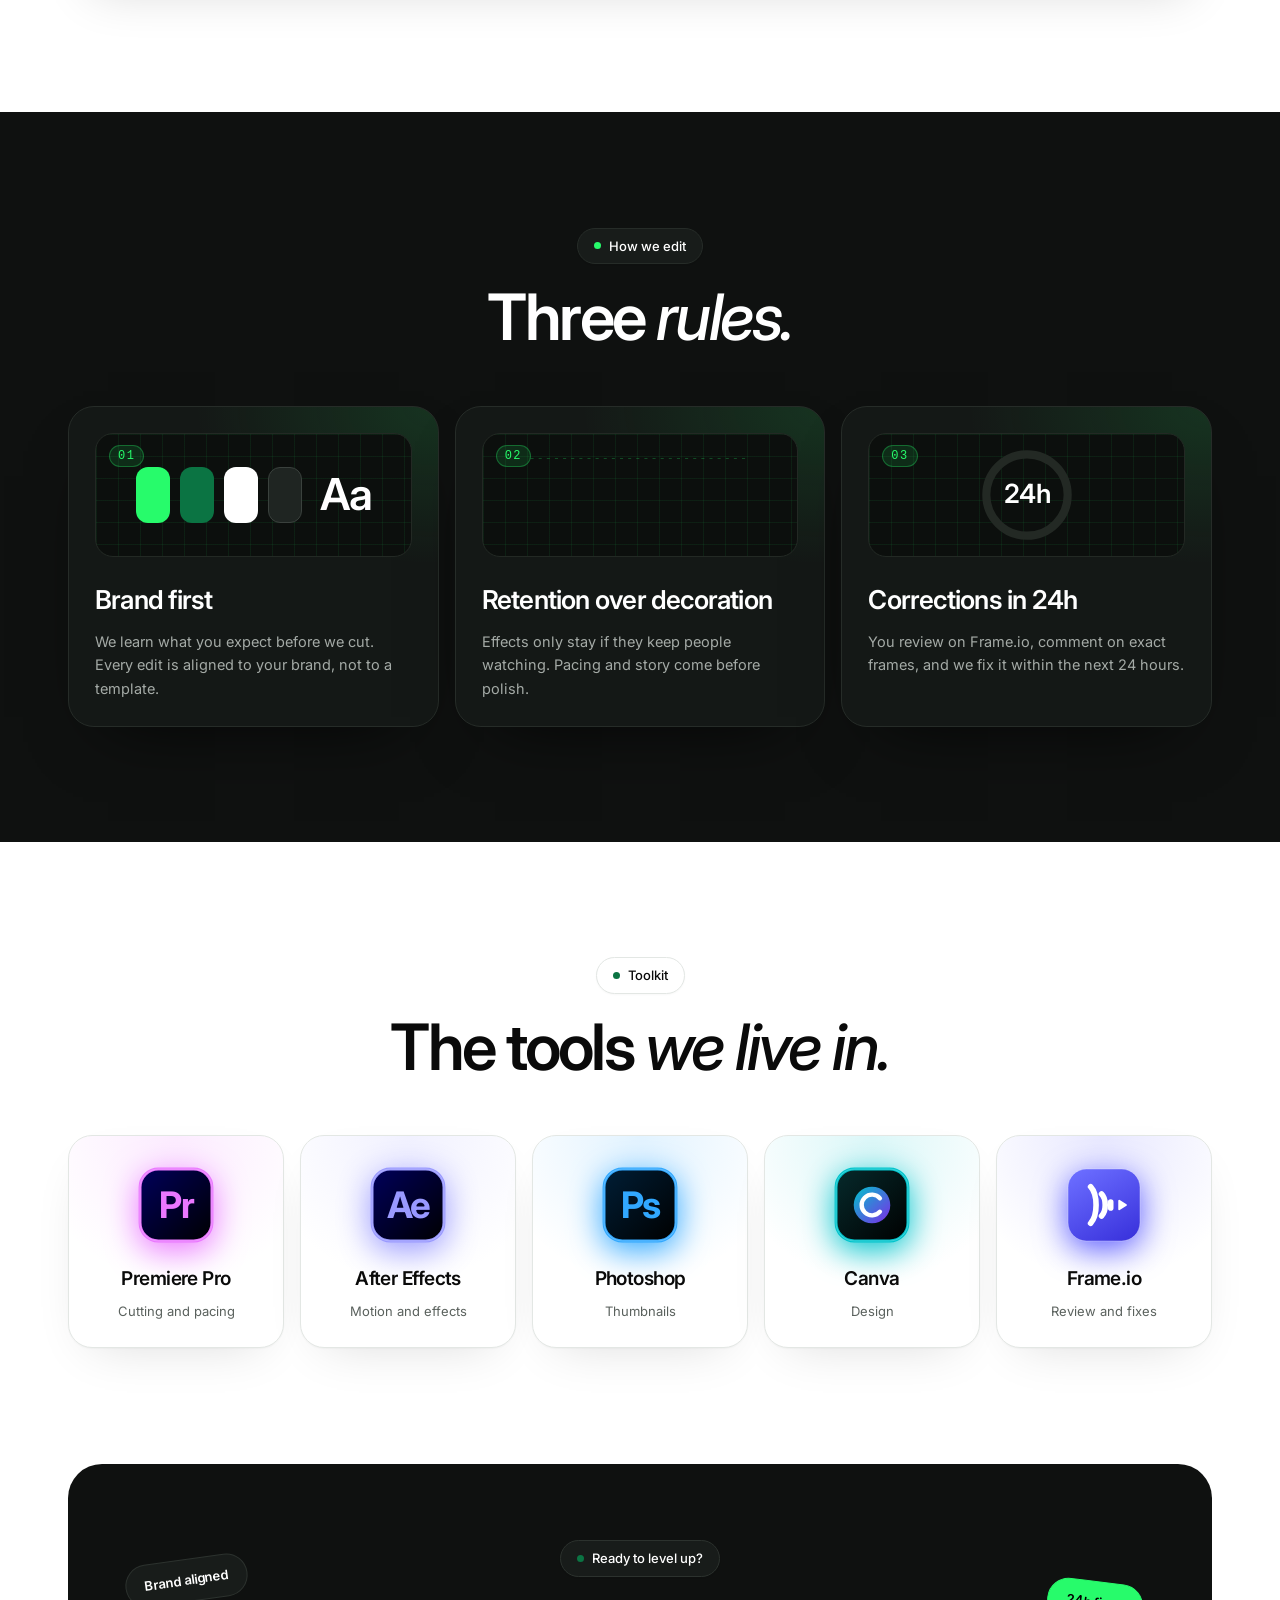
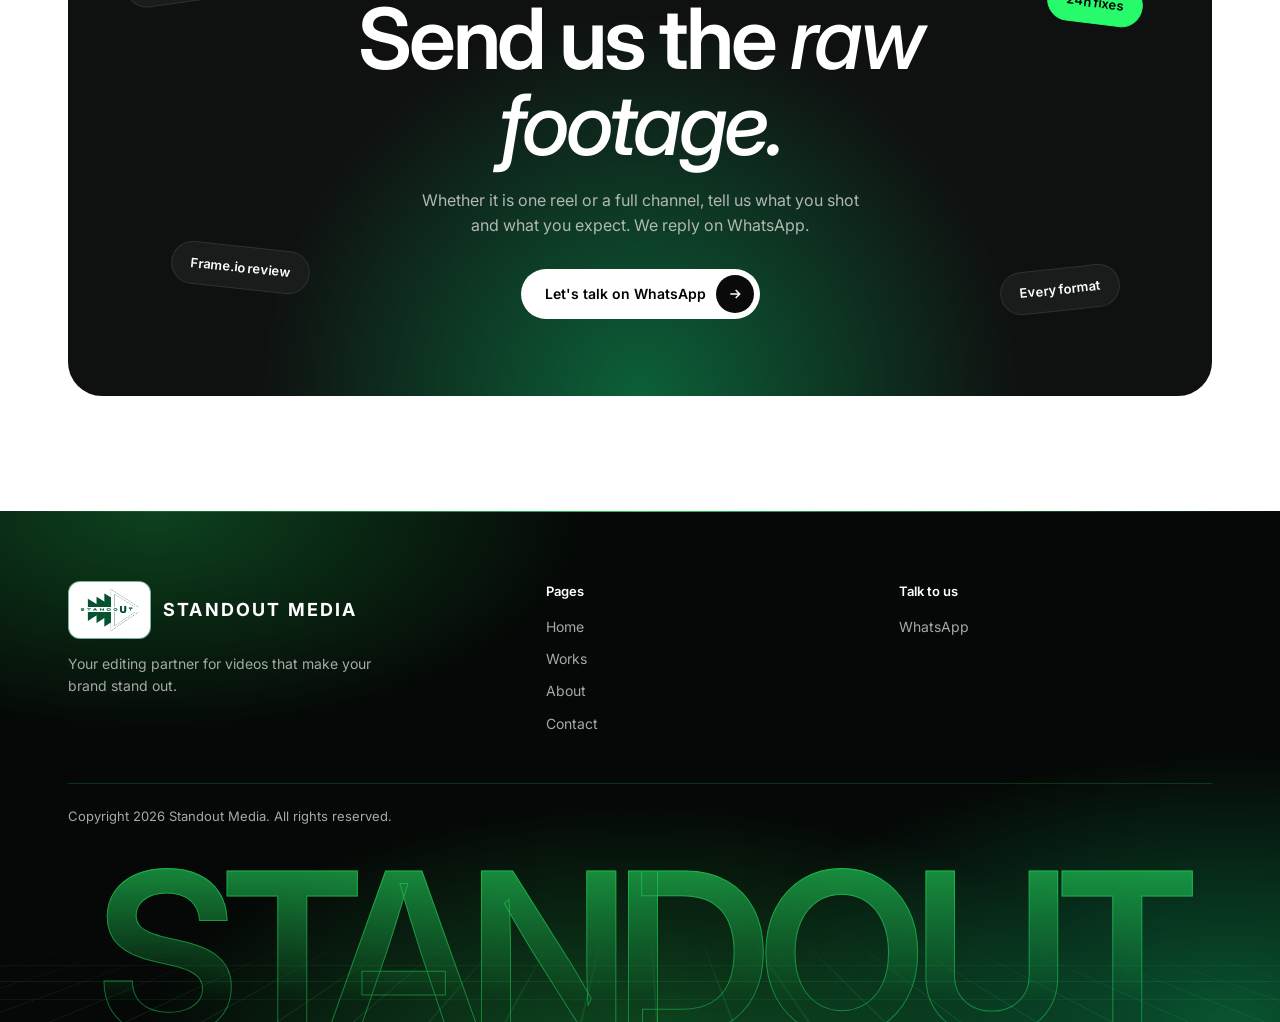
==== commit 65f1aa74: "Frame.io icon redrawn to match the real logo (hero and toolkit) Co-Authored-By: Claude Sonnet 5.5 <n" ====
--- a/about.html
+++ b/about.html
@@ -88,7 +88,7 @@
       <div class="tk rv" style="--g:#9999FF"><svg class="ti" viewBox="0 0 64 64" aria-hidden="true"><defs><linearGradient id="tkb" x1="0" y1="0" x2="1" y2="1"><stop offset="0" stop-color="#00005B"/><stop offset="1" stop-color="#000"/></linearGradient></defs><rect x="2.5" y="2.5" width="59" height="59" rx="15" fill="url(#tkb)" stroke="#9999FF" stroke-width="2.4"/><rect x="2.5" y="2.5" width="59" height="59" rx="15" fill="none" stroke="#fff" stroke-opacity=".25" stroke-width=".8"/><text x="32" y="43" text-anchor="middle" font-family="Inter, Arial, sans-serif" font-weight="700" font-size="30" letter-spacing="-1.5" fill="#9999FF">Ae</text></svg><b>After Effects</b><span>Motion and effects</span></div>
       <div class="tk rv" style="--g:#31A8FF"><svg class="ti" viewBox="0 0 64 64" aria-hidden="true"><defs><linearGradient id="tke" x1="0" y1="0" x2="1" y2="1"><stop offset="0" stop-color="#001E36"/><stop offset="1" stop-color="#000"/></linearGradient></defs><rect x="2.5" y="2.5" width="59" height="59" rx="15" fill="url(#tke)" stroke="#31A8FF" stroke-width="2.4"/><rect x="2.5" y="2.5" width="59" height="59" rx="15" fill="none" stroke="#fff" stroke-opacity=".25" stroke-width=".8"/><text x="32" y="43" text-anchor="middle" font-family="Inter, Arial, sans-serif" font-weight="700" font-size="30" letter-spacing="-1.5" fill="#31A8FF">Ps</text></svg><b>Photoshop</b><span>Thumbnails</span></div>
       <div class="tk rv" style="--g:#00C4CC"><svg class="ti" viewBox="0 0 64 64" aria-hidden="true"><defs><linearGradient id="tkc" x1="0" y1="0" x2="1" y2="1"><stop offset="0" stop-color="#062a2c"/><stop offset="1" stop-color="#000"/></linearGradient><linearGradient id="tkd" x1="0" y1="0" x2="1" y2="1"><stop offset="0" stop-color="#00C4CC"/><stop offset="1" stop-color="#7D2AE8"/></linearGradient></defs><rect x="2.5" y="2.5" width="59" height="59" rx="15" fill="url(#tkc)" stroke="#00C4CC" stroke-width="2.4"/><rect x="2.5" y="2.5" width="59" height="59" rx="15" fill="none" stroke="#fff" stroke-opacity=".25" stroke-width=".8"/><circle cx="32" cy="32" r="15" fill="url(#tkd)"/><path d="M38.5 26.5a8.5 8.5 0 1 0 0 11" fill="none" stroke="#fff" stroke-width="3.6" stroke-linecap="round"/></svg><b>Canva</b><span>Design</span></div>
-      <div class="tk rv" style="--g:#27fb6b"><svg class="ti" viewBox="0 0 64 64" aria-hidden="true"><rect x="2.5" y="2.5" width="59" height="59" rx="15" fill="#06140c" stroke="#27fb6b" stroke-width="2.4"/><rect x="18" y="19" width="28" height="22" rx="4" fill="none" stroke="#27fb6b" stroke-width="3"/><path d="M27 25.5v9l8-4.5z" fill="#27fb6b"/><circle cx="46" cy="44" r="6" fill="#27fb6b"/><path d="M43.4 44l1.8 1.8 3.4-3.6" stroke="#06140c" stroke-width="1.8" fill="none"/></svg><b>Frame.io</b><span>Review and fixes</span></div>
+      <div class="tk rv" style="--g:#5B5BFF"><svg class="ti" viewBox="0 0 64 64" aria-hidden="true"><defs><linearGradient id="tkf" x1="0.2" y1="0" x2="0.8" y2="1"><stop offset="0" stop-color="#6A6CFF"/><stop offset="1" stop-color="#3B34DD"/></linearGradient></defs><rect x="2.5" y="2.5" width="59" height="59" rx="15" fill="url(#tkf)"/><rect x="2.5" y="2.5" width="59" height="59" rx="15" fill="none" stroke="#fff" stroke-opacity=".3" stroke-width=".8"/><g fill="none" stroke="#fff" stroke-linecap="round" stroke-width="4.6"><path d="M21 17c6 6.5 6 23.500 0 30"/><path d="M30 23c4 4 4 14 0 18"/><path d="M37.500 29.500v5"/></g><path d="M44.500 28.500v7l5.500-3.500z" fill="#fff" stroke="#fff" stroke-width="1.6" stroke-linejoin="round"/></svg><b>Frame.io</b><span>Review and fixes</span></div>
     </div>
   </div>
 </section>
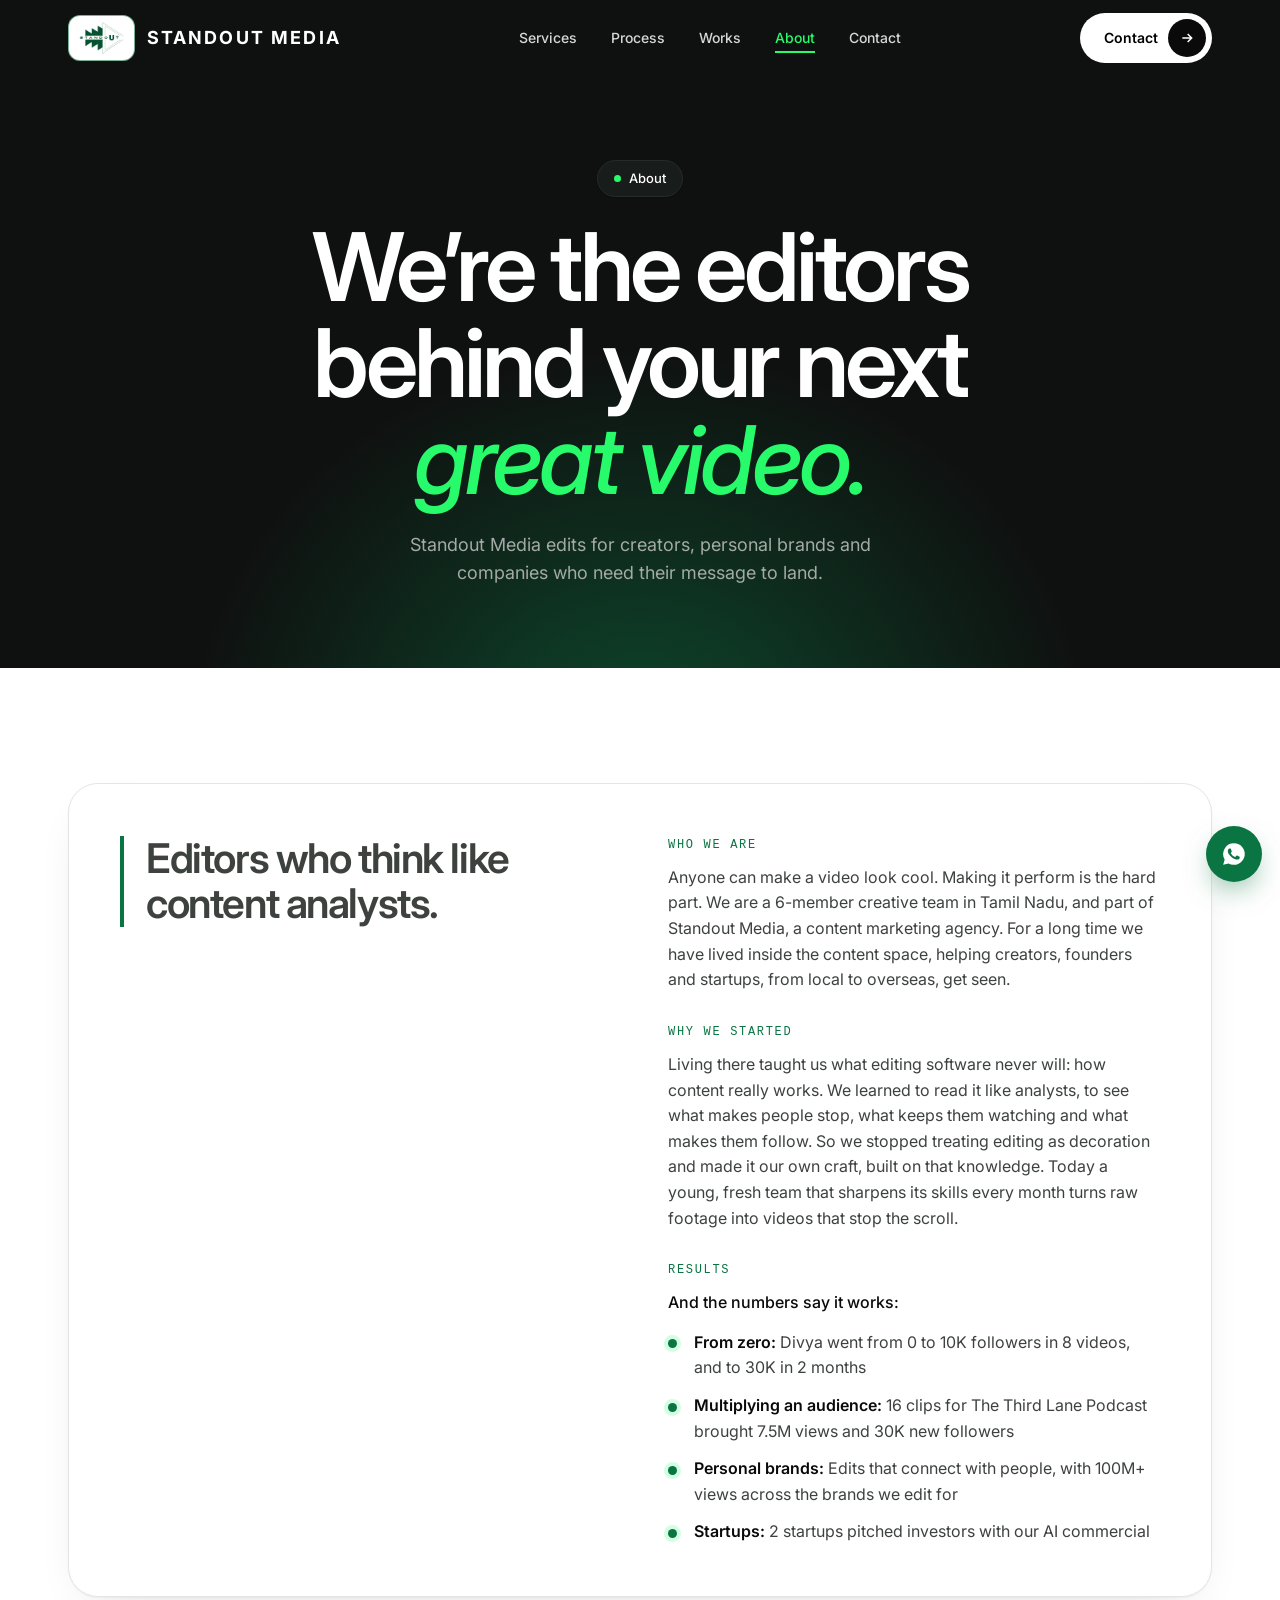
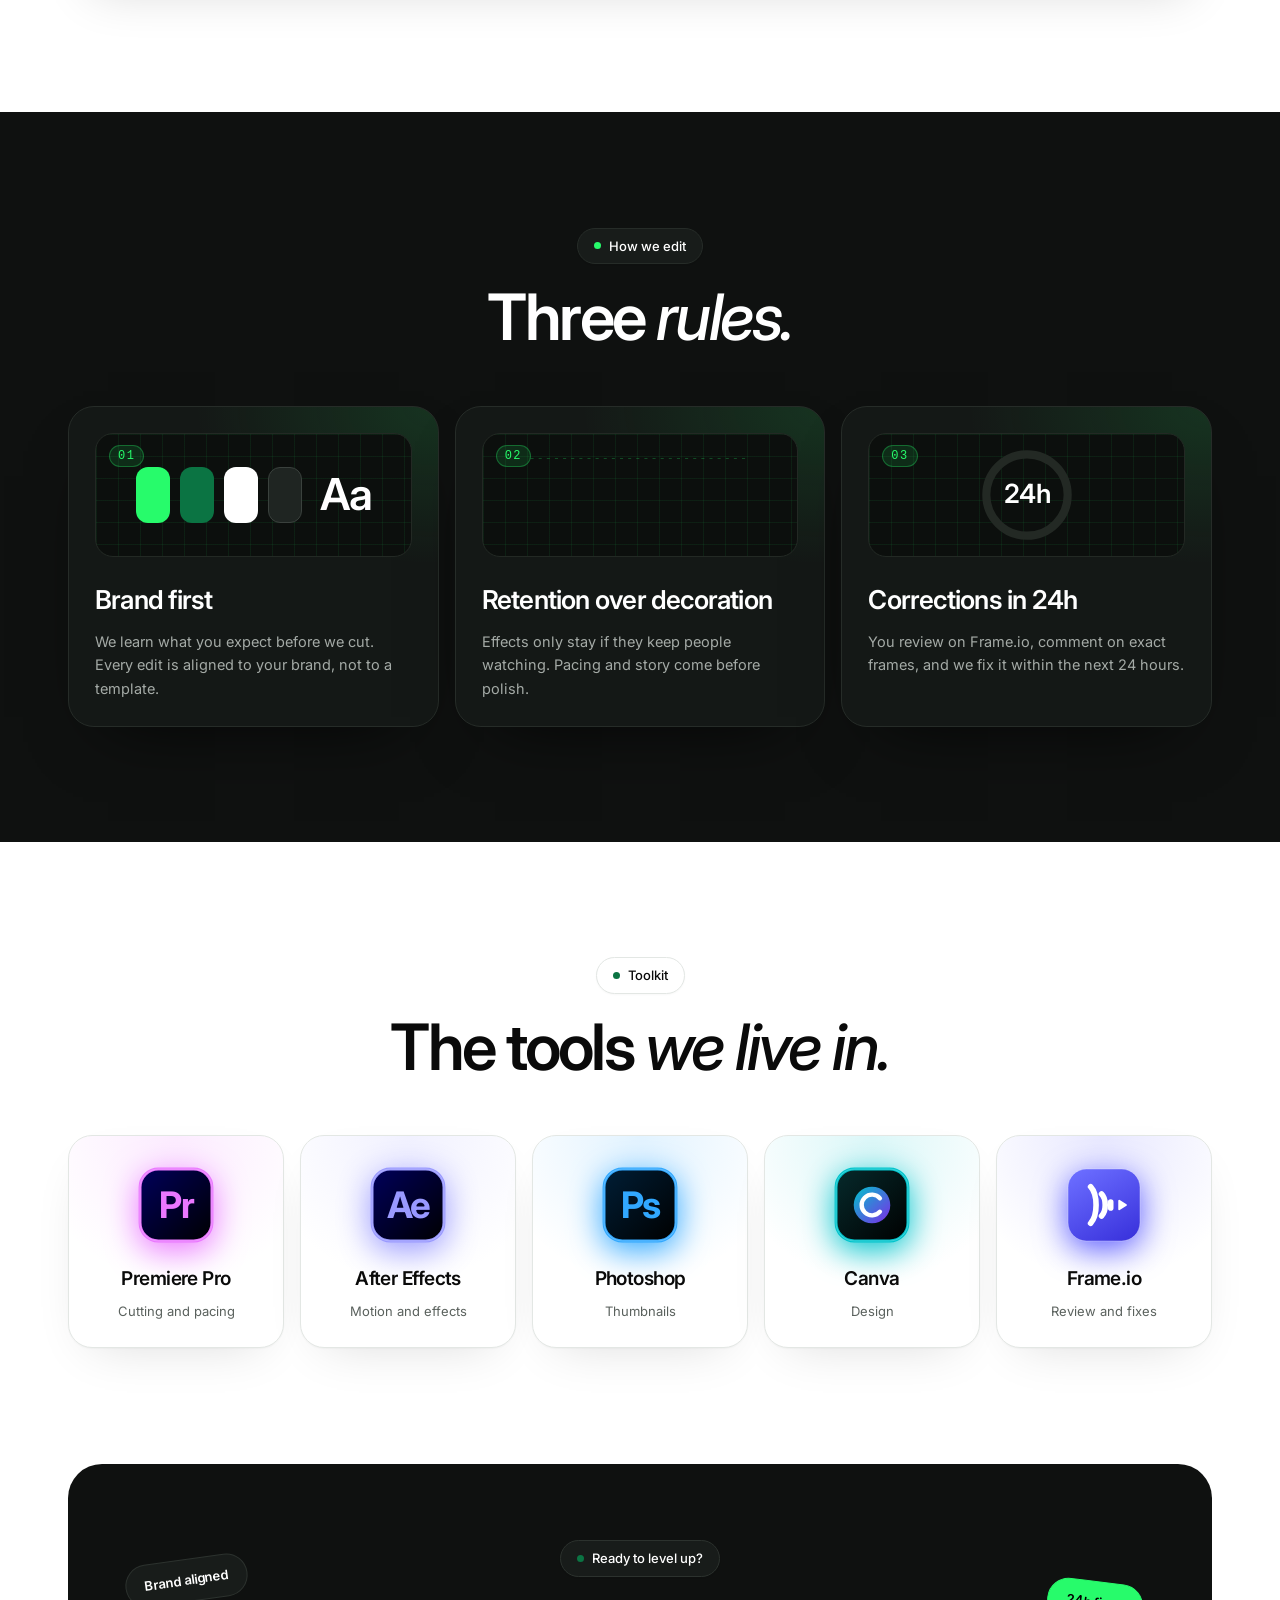
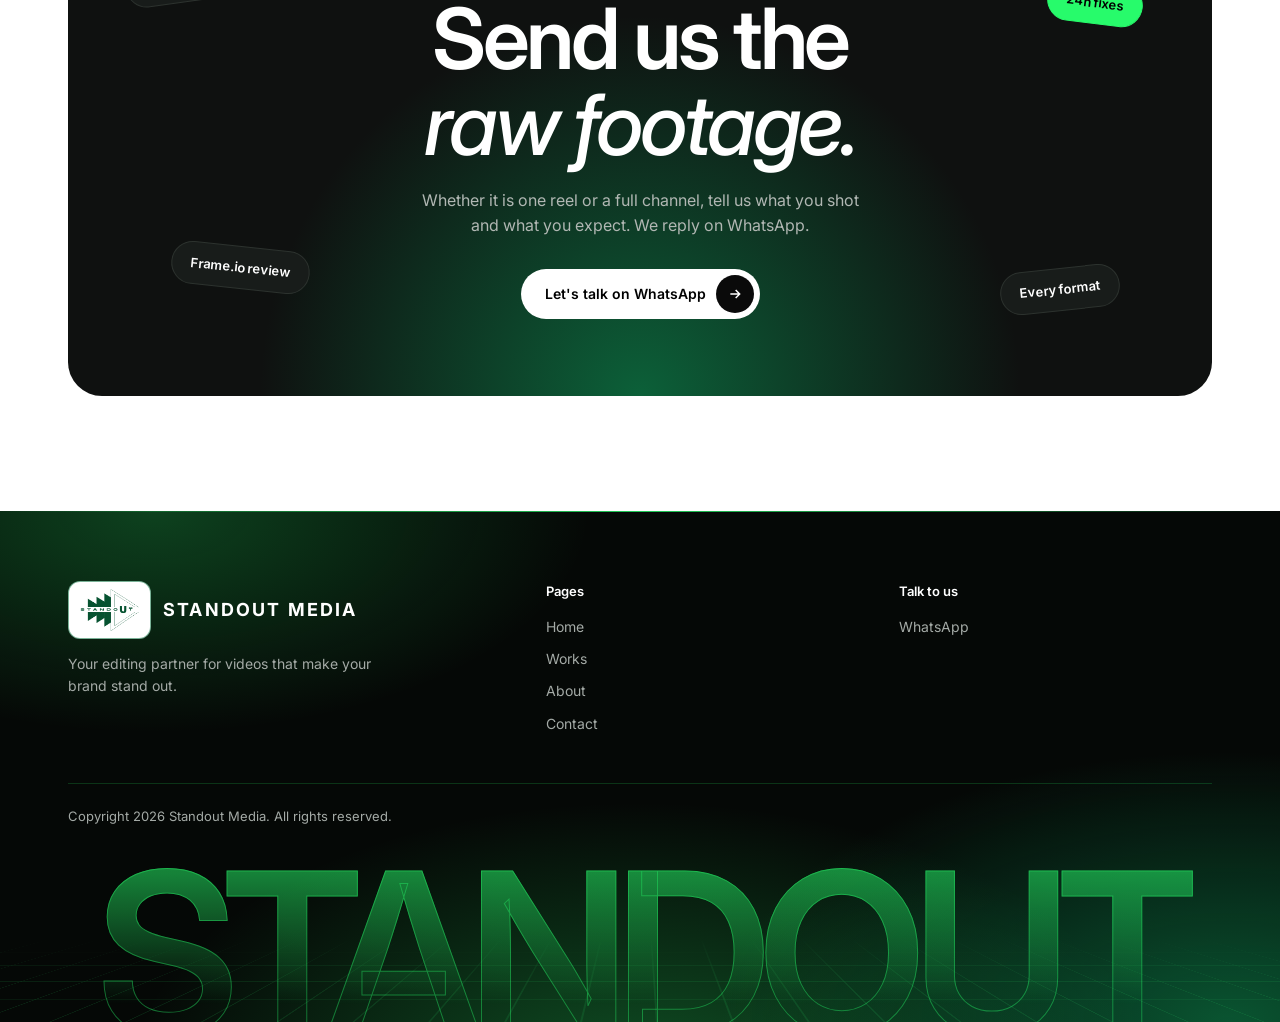
==== commit 6632174b: "CTA heading: Send us the / raw footage on two lines Co-Authored-By: Claude Sonnet 5.5 <noreply@anthr" ====
--- a/about.html
+++ b/about.html
@@ -98,7 +98,7 @@
     <div class="cta rv">
       <span class="tilt t1">Brand aligned</span><span class="tilt t2">24h fixes</span><span class="tilt t3">Frame.io review</span><span class="tilt t4">Every format</span>
       <span class="pill">Ready to level up?</span>
-      <h2 class="display">Send us the <em>raw footage.</em></h2>
+      <h2 class="display">Send us the<br><em>raw footage.</em></h2>
       <p>Whether it is one reel or a full channel, tell us what you shot and what you expect. We reply on WhatsApp.</p>
       <a data-wa class="btn light">Let's talk on WhatsApp <span class="ar"><svg viewBox="0 0 24 24" fill="none" stroke="currentColor" stroke-width="2.2"><path d="M5 12h14M13 6l6 6-6 6"/></svg></span></a>
     </div>
